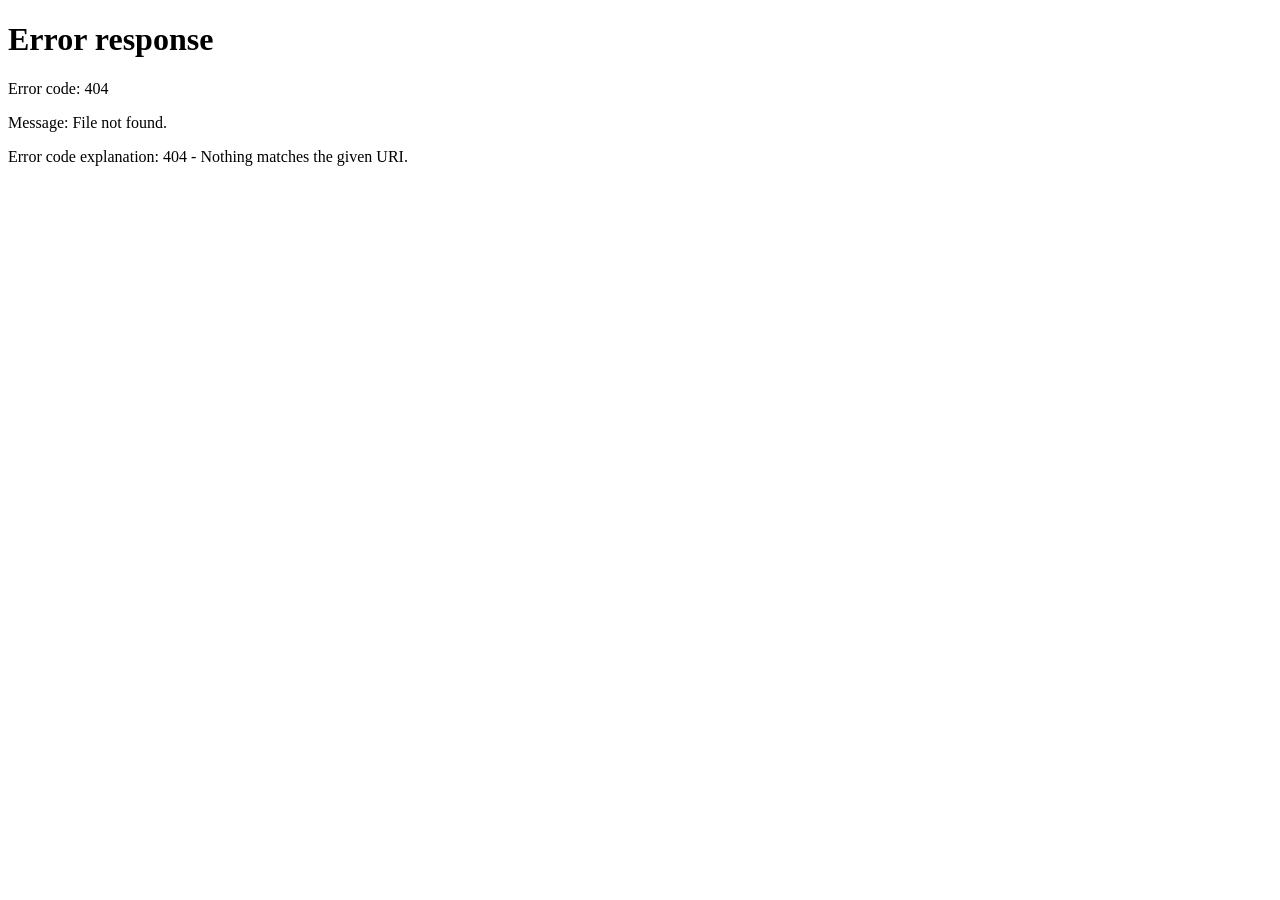
==== index.html @ 751203ec "Add complete portfolio website structure in index.html This file contains the complete structure of " ====
<!DOCTYPE html>
<html lang="en">

<head>
    <meta charset="UTF-8">

    <meta name="viewport"
          content="width=device-width, initial-scale=1.0">

    <meta name="description"
          content="Ramya S - Computer Science Engineering Student Portfolio">

    <title>Ramya S | Portfolio</title>


    <!-- LOGIN PROTECTION -->
    <script>
        if (localStorage.getItem("loggedIn") !== "true") {
            window.location.replace("login.html");
        }
    </script>


    <!-- GOOGLE FONT -->
    <link rel="preconnect"
          href="https://fonts.googleapis.com">

    <link rel="preconnect"
          href="https://fonts.gstatic.com"
          crossorigin>

    <link href="https://fonts.googleapis.com/css2?family=Inter:wght@400;500;600;700;800&family=Playfair+Display:wght@600;700&display=swap"
          rel="stylesheet">


    <!-- MAIN CSS -->
    <link rel="stylesheet"
          href="css/style.css">

</head>


<body>


<!-- =====================================================
     NAVIGATION BAR
===================================================== -->

<header class="navbar">

    <div class="nav-container">


        <!-- Logo -->

        <a href="#home"
           class="logo">

            Ramya

            <span>.</span>

        </a>


        <!-- Mobile Menu -->

        <button
            type="button"
            class="menu-toggle"
            id="menuToggle"
            aria-label="Open navigation menu">

            ☰

        </button>


        <!-- Navigation -->

        <nav id="navMenu">

            <a href="#home">
                Home
            </a>

            <a href="#about">
                About
            </a>

            <a href="#skills">
                Skills
            </a>

            <a href="#education">
                Education
            </a>

            <a href="#experience">
                Experience
            </a>

            <a href="#projects">
                Projects
            </a>

            <a href="#certifications">
                Certifications
            </a>

            <a href="#contact">
                Contact
            </a>


            <!-- Logout -->

            <button
                type="button"
                class="logout-btn"
                id="logoutBtn">

                Logout

            </button>

        </nav>

    </div>

</header>



<!-- =====================================================
     HERO SECTION
===================================================== -->

<main>


<section
    class="hero"
    id="home">


    <!-- Decorative Background -->

    <div class="hero-orb hero-orb-one"></div>

    <div class="hero-orb hero-orb-two"></div>


    <div class="hero-container">


        <!-- LEFT SIDE -->

        <div class="hero-content">


            <p class="hero-label">
                WELCOME TO MY PORTFOLIO
            </p>


            <h1>

                Hi, I'm

                <span>
                    Ramya S
                </span>

            </h1>


            <h2>

                Computer Science &

                <span>
                    Engineering Student
                </span>

            </h2>


            <p class="hero-description">

                I am passionate about technology,
                web development, programming and
                creating creative digital experiences.
                I love learning new technologies and
                transforming ideas into meaningful
                projects.

            </p>


            <!-- Hero Buttons -->

            <div class="hero-buttons">

                <a
                    href="#projects"
                    class="btn btn-primary">

                    Explore My Work

                </a>


                <a
                    href="#contact"
                    class="btn btn-secondary">

                    Let's Connect

                </a>

            </div>


            <!-- Social Links -->

            <div class="social-links">

                <a
                    href="https://www.linkedin.com/in/ramyaselva-4365453a"
                    target="_blank"
                    rel="noopener noreferrer"
                    aria-label="Linkedin"
                >

                    LinkedIn

                </a>


                <a
                    href="https://github.com/ramyaselva048"
                    target="_blank"
                    rel="noopener noreferrer"
                    aria-label="GitHub">

                    GitHub

                </a>


                <a
                    href="mailto:ramyaselva048@gmail.com">

                    Email

                </a>

            </div>


            <!-- Quick Stats -->

            <div class="hero-stats">

                <div class="stat">

                    <strong>
                        08+
                    </strong>

                    <span>
                        Skills
                    </span>

                </div>


                <div class="stat">

                    <strong>
                        03+
                    </strong>

                    <span>
                        Projects
                    </span>

                </div>


                <div class="stat">

                    <strong>
                        08+
                    </strong>

                    <span>
                        Certifications
                    </span>

                </div>

            </div>


        </div>



        <!-- =================================================
             RIGHT SIDE - PROFILE IMAGE
        ================================================= -->

        <div class="hero-visual">

            <div class="visual-circle"></div>


            <!-- PROFILE IMAGE -->

            <div class="image-container">

                <img
                    src="./images/profile.jpg"
                    alt="Ramya S profile photo"
                    class="profile-image"
                    loading="eager">

            </div>


            <!-- Floating Card -->

            <div class="floating-card floating-card-one">

                <span class="floating-icon">
                    ✦
                </span>

                <div>

                    <strong>
                        Creative
                    </strong>

                    <small>
                        Developer
                    </small>

                </div>

            </div>


            <div class="floating-card floating-card-two">

                <span class="floating-icon">
                    ✓
                </span>

                <div>

                    <strong>
                        Always
                    </strong>

                    <small>
                        Learning
                    </small>

                </div>

            </div>


        </div>

    </div>


    <!-- Scroll Indicator -->

    <a
        href="#about"
        class="scroll-down">

        <span>
            Scroll to explore
        </span>

        ↓

    </a>


</section>



<!-- =====================================================
     ABOUT SECTION
===================================================== -->

<section
    class="section"
    id="about">


    <div class="section-heading">

        <p>
            GET TO KNOW ME
        </p>

        <h2>

            About

            <span>
                Me
            </span>

        </h2>

    </div>


    <div class="about-layout">


        <div class="about-content">

            <span class="section-number">
                01
            </span>


            <h3>
                Turning curiosity
                into creativity.
            </h3>


            <p>
                I am a Computer Science and
                Engineering student with a strong
                interest in technology, web
                development and programming.
            </p>


            <p>
                I enjoy creating websites,
                experimenting with new technologies
                and developing projects that solve
                practical problems.
            </p>


            <p>
                My goal is to continuously improve
                my technical skills and gain
                practical experience by working
                on meaningful projects.
            </p>


            <a
                href="#contact"
                class="text-link">

                Let's work together →

            </a>

        </div>


        <div class="about-grid">


            <article class="about-card">

                <div class="card-icon">
                    💻
                </div>

                <h3>
                    Web Development
                </h3>

                <p>
                    Building responsive,
                    modern and user-friendly
                    websites.
                </p>

            </article>


            <article class="about-card">

                <div class="card-icon">
                    🤖
                </div>

                <h3>
                    AI & Technology
                </h3>

                <p>
                    Exploring artificial
                    intelligence and emerging
                    technologies.
                </p>

            </article>


            <article class="about-card">

                <div class="card-icon">
                    🧠
                </div>

                <h3>
                    Problem Solving
                </h3>

                <p>
                    Finding practical and
                    creative solutions to
                    technical challenges.
                </p>

            </article>


            <article class="about-card">

                <div class="card-icon">
                    🚀
                </div>

                <h3>
                    Continuous Learning
                </h3>

                <p>
                    Learning new skills and
                    improving every day.
                </p>

            </article>


        </div>

    </div>

</section>



<!-- =====================================================
     SKILLS SECTION
===================================================== -->

<section
    class="section dark-section"
    id="skills">


    <div class="section-heading">

        <p>
            MY TECHNICAL TOOLKIT
        </p>

        <h2>

            Skills &

            <span>
                Technologies
            </span>

        </h2>

    </div>


    <div class="skills-container">


        <article class="skill-card">

            <div class="skill-top">

                <span class="skill-symbol">
                    PY
                </span>

                <span class="skill-level">
                    Advanced
                </span>

            </div>

            <h3>
                Python
            </h3>

            <p>
                Programming, automation
                and application development.
            </p>

            <div class="skill-line">
                <span style="width: 90%;"></span>
            </div>

        </article>


        <article class="skill-card">

            <div class="skill-top">

                <span class="skill-symbol">
                    HTML
                </span>

                <span class="skill-level">
                    Advanced
                </span>

            </div>

            <h3>
                HTML
            </h3>

            <p>
                Semantic structure and
                modern website development.
            </p>

            <div class="skill-line">
                <span style="width: 92%;"></span>
            </div>

        </article>


        <article class="skill-card">

            <div class="skill-top">

                <span class="skill-symbol">
                    CSS
                </span>

                <span class="skill-level">
                    Advanced
                </span>

            </div>

            <h3>
                CSS
            </h3>

            <p>
                Responsive layouts,
                animations and UI design.
            </p>

            <div class="skill-line">
                <span style="width: 88%;"></span>
            </div>

        </article>


        <article class="skill-card">

            <div class="skill-top">

                <span class="skill-symbol">
                    JS
                </span>

                <span class="skill-level">
                    Intermediate
                </span>

            </div>

            <h3>
                JavaScript
            </h3>

            <p>
                Interactive features and
                dynamic web experiences.
            </p>

            <div class="skill-line">
                <span style="width: 78%;"></span>
            </div>

        </article>


        <article class="skill-card">

            <div class="skill-top">

                <span class="skill-symbol">
                    AI
                </span>

                <span class="skill-level">
                    Learning
                </span>

            </div>

            <h3>
                Artificial Intelligence
            </h3>

            <p>
                AI concepts, tools and
                emerging technologies.
            </p>

            <div class="skill-line">
                <span style="width: 72%;"></span>
            </div>

        </article>


        <article class="skill-card">

            <div class="skill-top">

                <span class="skill-symbol">
                    SQL
                </span>

                <span class="skill-level">
                    Intermediate
                </span>

            </div>

            <h3>
                SQL
            </h3>

            <p>
                Database management
                and query development.
            </p>

            <div class="skill-line">
                <span style="width: 75%;"></span>
            </div>

        </article>


        <article class="skill-card">

            <div class="skill-top">

                <span class="skill-symbol">
                    DS
                </span>

                <span class="skill-level">
                    Learning
                </span>

            </div>

            <h3>
                Data Science
            </h3>

            <p>
                Data analysis using
                Python tools and libraries.
            </p>

            <div class="skill-line">
                <span style="width: 70%;"></span>
            </div>

        </article>


        <article class="skill-card">

            <div class="skill-top">

                <span class="skill-symbol">
                    GH
                </span>

                <span class="skill-level">
                    Intermediate
                </span>

            </div>

            <h3>
                Git & GitHub
            </h3>

            <p>
                Version control and
                project collaboration.
            </p>

            <div class="skill-line">
                <span style="width: 76%;"></span>
            </div>

        </article>


    </div>

</section>



<!-- =====================================================
     EDUCATION
===================================================== -->

<section
    class="section"
    id="education">


    <div class="section-heading">

        <p>
            MY ACADEMIC JOURNEY
        </p>

        <h2>
            Education
        </h2>

    </div>


    <div class="timeline">


        <article class="timeline-item">

            <div class="timeline-marker">
                01
            </div>


            <div class="timeline-card">

                <span class="timeline-date">
                    2023 — 2027
                </span>

                <h3>
                    B.E. Computer Science
                    and Engineering
                </h3>

                <h4>
                    Sasurie College of Engineering
                </h4>

                <p>
                    Currently pursuing my
                    undergraduate degree with
                    a strong interest in software
                    development and emerging
                    technologies.
                </p>

                <span class="timeline-badge">
                    CGPA: 8.13
                </span>

            </div>

        </article>


        <article class="timeline-item">

            <div class="timeline-marker">
                02
            </div>


            <div class="timeline-card">

                <span class="timeline-date">
                    Higher Secondary
                </span>

                <h3>
                    Higher Secondary Education
                </h3>

                <h4>
                    Government Higher Secondary School
                </h4>

                <p>
                    Completed higher secondary
                    education.
                </p>

            </div>

        </article>


        <article class="timeline-item">

            <div class="timeline-marker">
                03
            </div>


            <div class="timeline-card">

                <span class="timeline-date">
                    Secondary Education
                </span>

                <h3>
                    Secondary School Education
                </h3>

                <h4>
                    Government Higher Secondary School
                </h4>

                <p>
                    Completed secondary school
                    education.
                </p>

            </div>

        </article>


    </div>

</section>



<!-- =====================================================
     EXPERIENCE
===================================================== -->

<section
    class="section dark-section"
    id="experience">


    <div class="section-heading">

        <p>
            PRACTICAL EXPERIENCE
        </p>

        <h2>
            Intern<span>ships</span>
        </h2>

    </div>


    <div class="experience-grid">


        <article class="experience-card">

            <div class="experience-header">

                <div class="experience-icon">
                    ☁
                </div>

                <span>
                    Internship
                </span>

            </div>

            <h3>
                Cloud Computing
            </h3>

            <h4>
                Internship Experience
            </h4>

            <p>
                Gained practical exposure to
                cloud computing concepts,
                technologies and development
                workflows.
            </p>

            <div class="tags">

                <span>
                    Cloud
                </span>

                <span>
                    Technology
                </span>

            </div>

        </article>


        <article class="experience-card">

            <div class="experience-header">

                <div class="experience-icon">
                    AI
                </div>

                <span>
                    Internship
                </span>

            </div>

            <h3>
                AI & Web Development
            </h3>

            <h4>
                Internship Experience
            </h4>

            <p>
                Worked on practical learning
                activities related to AI concepts,
                web development and digital
                technologies.
            </p>

            <div class="tags">

                <span>
                    AI
                </span>

                <span>
                    Web Development
                </span>

            </div>

        </article>


    </div>

</section>



<!-- =====================================================
     PROJECTS
===================================================== -->

<section
    class="section"
    id="projects">


    <div class="section-heading">

        <p>
            MY CREATIVE WORK
        </p>

        <h2>
            Featured
            <span>
                Projects
            </span>
        </h2>

    </div>


    <div class="projects-grid">


        <article class="project-card">

            <div class="project-number">
                01
            </div>

            <div class="project-icon">
                🤖
            </div>

            <span class="project-category">
                ARTIFICIAL INTELLIGENCE
            </span>

            <h3>
                AI-Based Exam Hall
                Seating Arrangement System
            </h3>

            <p>
                A smart system designed to
                automate exam hall seating
                arrangements and reduce
                manual effort.
            </p>

            <div class="tags">

                <span>
                    Python
                </span>

                <span>
                    NumPy
                </span>

                <span>
                    Pandas
                </span>

            </div>

        </article>


        <article class="project-card">

            <div class="project-number">
                02
            </div>

            <div class="project-icon">
                📝
            </div>

            <span class="project-category">
                WEB DEVELOPMENT
            </span>

            <h3>
                QuizSphere
            </h3>

            <p>
                An interactive quiz platform
                designed with user login,
                quizzes, automatic scoring,
                dashboard and leaderboard
                functionality.
            </p>

            <div class="tags">

                <span>
                    HTML
                </span>

                <span>
                    CSS
                </span>

                <span>
                    JavaScript
                </span>

            </div>

        </article>


        <article class="project-card">

            <div class="project-number">
                03
            </div>

            <div class="project-icon">
                ✨
            </div>

            <span class="project-category">
                PERSONAL BRAND
            </span>

            <h3>
                Personal Portfolio
            </h3>

            <p>
                A modern portfolio website
                designed to showcase my
                skills, education, projects,
                certifications and experience.
            </p>

            <div class="tags">

                <span>
                    HTML
                </span>

                <span>
                    CSS
                </span>

                <span>
                    JavaScript
                </span>

            </div>

        </article>


    </div>

</section>



<!-- =====================================================
     ACHIEVEMENT
===================================================== -->

<section class="achievement">

    <div class="achievement-inner">

        <div class="achievement-icon">
            🏆
        </div>

        <div>

            <p>
                PROUD MOMENT
            </p>

            <h2>
                Academic Achievement
            </h2>

            <span>
                Department-level academic achievement
            </span>

        </div>

    </div>

</section>



<!-- =====================================================
     CERTIFICATIONS
===================================================== -->

<section
    class="section dark-section"
    id="certifications">


    <div class="section-heading">

        <p>
            CONTINUOUS LEARNING
        </p>

        <h2>
            Certifi<span>cations</span>
        </h2>

    </div>


    <div class="certification-grid">


        <article class="certificate-card">

            <span class="certificate-number">
                01
            </span>

            <div>

                <h3>
                    Generative AI Landscape
                </h3>

                <p>
                    Infosys Springboard
                </p>

            </div>

        </article>


        <article class="certificate-card">

            <span class="certificate-number">
                02
            </span>

            <div>

                <h3>
                    Basics of Python
                </h3>

                <p>
                    Infosys Springboard
                </p>

            </div>

        </article>


        <article class="certificate-card">

            <span class="certificate-number">
                03
            </span>

            <div>

                <h3>
                    Prompt Engineering
                </h3>

                <p>
                    Infosys Springboard
                </p>

            </div>

        </article>


        <article class="certificate-card">

            <span class="certificate-number">
                04
            </span>

            <div>

                <h3>
                    TCS ION Career Edge
                </h3>

                <p>
                    Young Professional
                </p>

            </div>

        </article>


        <article class="certificate-card">

            <span class="certificate-number">
                05
            </span>

            <div>

                <h3>
                    Python for Data Science
                </h3>

                <p>
                    Saylor Academy
                </p>

            </div>

        </article>


        <article class="certificate-card">

            <span class="certificate-number">
                06
            </span>

            <div>

                <h3>
                    AWS Academy
                </h3>

                <p>
                    Cloud Computing
                </p>

            </div>

        </article>


        <article class="certificate-card">

            <span class="certificate-number">
                07
            </span>

            <div>

                <h3>
                    Oracle Cloud Infrastructure
                </h3>

                <p>
                    Cloud Foundations
                </p>

            </div>

        </article>


        <article class="certificate-card">

            <span class="certificate-number">
                08
            </span>

            <div>

                <h3>
                    Responsive Web Design
                </h3>

                <p>
                    Web Development
                </p>

            </div>

        </article>


    </div>

</section>



<!-- =====================================================
     CONTACT
===================================================== -->

<section
    class="section contact-section"
    id="contact">


    <div class="section-heading">

        <p>
            LET'S CONNECT
        </p>

        <h2>
            Get In
            <span>
                Touch
            </span>
        </h2>

    </div>


    <div class="contact-layout">


        <div class="contact-info">

            <span class="section-number">
                09
            </span>

            <h3>
                Let's build something
                meaningful together.
            </h3>

            <p>
                Whether it's a project,
                internship opportunity,
                collaboration or simply
                a conversation about technology,
                feel free to reach out.
            </p>


            <div class="contact-detail">

                <span>
                    EMAIL
                </span>

                <a href="mailto:ramyaselva048@gmail.com">
                    ramyaselva048@gmail.com
                </a>

            </div>


            <div class="contact-detail">

                <span>
                    LOCATION
                </span>

                <strong>
                    India
                </strong>

            </div>

        </div>



        <!-- Contact Form -->

        <form
            class="contact-form"
            id="contactForm">


            <div class="form-row">


                <div class="form-group">

                    <label for="contactName">
                        Your Name
                    </label>

                    <input
                        type="text"
                        id="contactName"
                        placeholder="Enter your name"
                        required>

                </div>


                <div class="form-group">

                    <label for="contactEmail">
                        Email
                    </label>

                    <input
                        type="email"
                        id="contactEmail"
                        placeholder="Enter your email"
                        required>

                </div>


            </div>


            <div class="form-group">

                <label for="contactMessage">
                    Message
                </label>

                <textarea
                    id="contactMessage"
                    rows="6"
                    placeholder="Write your message..."
                    required></textarea>

            </div>


            <button
                type="submit"
                class="btn btn-primary">

                Send Message →

            </button>


            <p
                id="contactStatus"
                class="contact-status"
                aria-live="polite">
            </p>


        </form>

    </div>

</section>


</main>



<!-- =====================================================
     FOOTER
===================================================== -->

<footer>

    <div class="footer-inner">


        <div class="footer-logo">

            Ramya<span>.</span>

        </div>


        <p>
            Designed & built with passion.
        </p>


        <p>
            ©
            <span id="currentYear"></span>
            Ramya S.
            All Rights Reserved.
        </p>


    </div>

</footer>



<!-- JAVASCRIPT -->

<script src="js/script.js"></script>


</body>

</html>
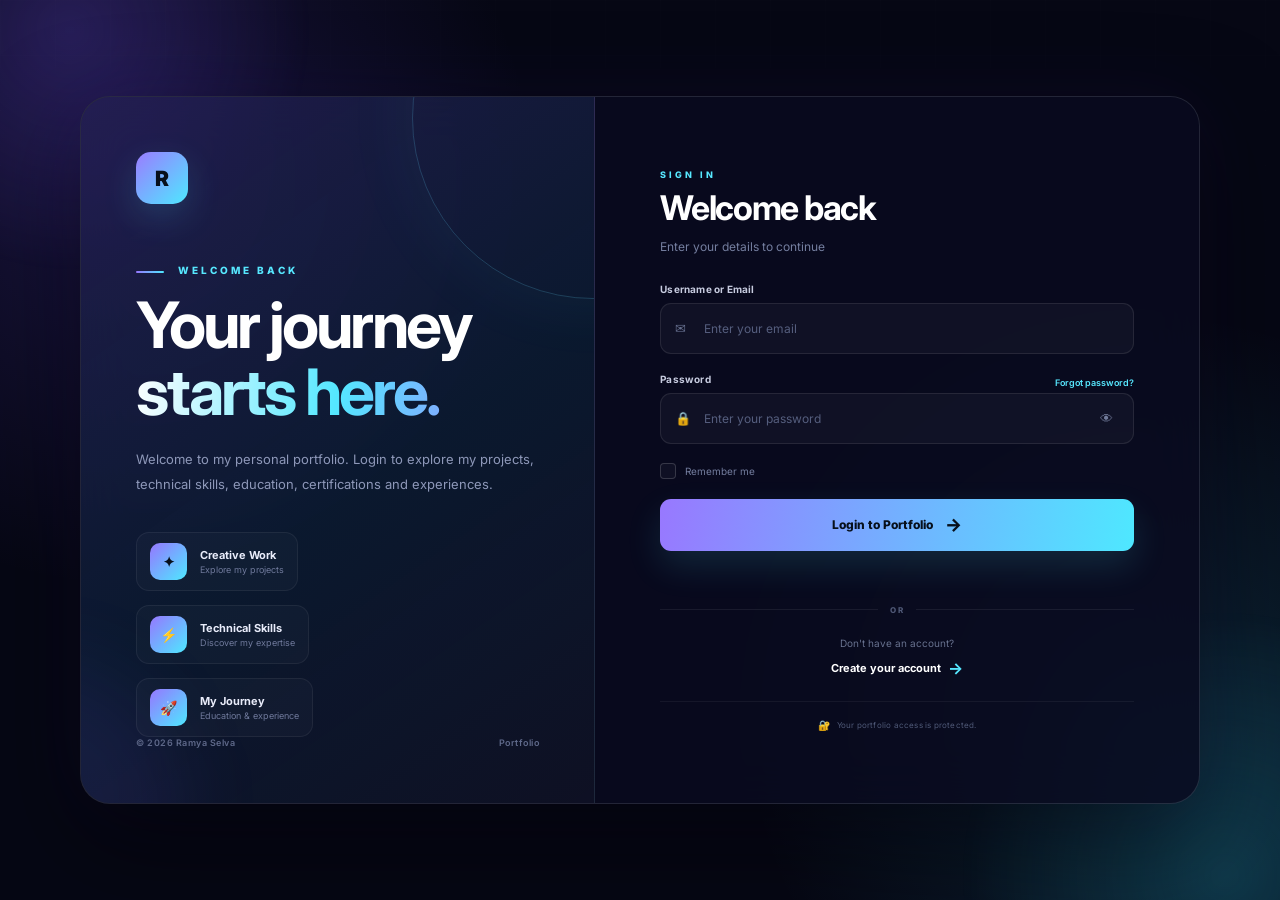
==== commit 7a8c4833: "Update print statement from 'Hello' to 'Goodbye'" ====
--- a/index.html
+++ b/index.html
@@ -98,11 +98,15 @@
             </a>
 
             <a href="#experience">
-                Experience
+                Internships
             </a>
 
             <a href="#projects">
                 Projects
+            </a>
+
+            <a href="#achievements">
+                Achievements
             </a>
 
             <a href="#certifications">
@@ -189,12 +193,11 @@
 
             <p class="hero-description">
 
-                I am passionate about technology,
-                web development, programming and
-                creating creative digital experiences.
-                I love learning new technologies and
-                transforming ideas into meaningful
-                projects.
+                Full-stack Developer and UI/UX Designer passionate 
+                about building responsive web applications and creating 
+                engaging digital experiences using modern technologies and 
+                AI-powered tools. I love learning new technologies and
+                transforming ideas into meaningful projects.
 
             </p>
 
@@ -267,7 +270,7 @@
                 <div class="stat">
 
                     <strong>
-                        08+
+                        15+
                     </strong>
 
                     <span>
@@ -280,7 +283,7 @@
                 <div class="stat">
 
                     <strong>
-                        03+
+                        15+
                     </strong>
 
                     <span>
@@ -293,7 +296,7 @@
                 <div class="stat">
 
                     <strong>
-                        08+
+                        40+
                     </strong>
 
                     <span>
@@ -444,26 +447,24 @@
 
 
             <p>
-                I am a Computer Science and
-                Engineering student with a strong
-                interest in technology, web
-                development and programming.
-            </p>
-
-
-            <p>
-                I enjoy creating websites,
-                experimenting with new technologies
-                and developing projects that solve
-                practical problems.
-            </p>
-
-
-            <p>
-                My goal is to continuously improve
-                my technical skills and gain
-                practical experience by working
-                on meaningful projects.
+                I am a Computer Science and Engineering student 
+                passionate about Full-stack development, UI/UX design 
+                and AI-powered application development.
+            </p>
+
+
+            <p>
+                I enjoy building responsive web applications, designing
+                intuitive user interfaces, and exploring AI tools to
+                transform creative ideas into practical solutions
+            </p>
+
+
+            <p>
+                 My goal is to become a skilled Full-Stack Developer
+                and UI/UX Designer, creating innovative digital
+                solutions through modern technologies, creative design,
+                and AI-powered development tools.
             </p>
 
 
@@ -488,13 +489,31 @@
                 </div>
 
                 <h3>
-                    Web Development
+                    Full Stack Development
                 </h3>
 
                 <p>
-                    Building responsive,
-                    modern and user-friendly
-                    websites.
+                    Building end-to-end web applications with
+                    responsive frontends, reliable backends,
+                    and database integration.
+                </p>
+
+            </article>
+
+
+            <article class="about-card">
+
+                <div class="card-icon">
+                    🎨
+                </div>
+
+                <h3>
+                    UI/UX Design
+                </h3>
+
+                <p>
+                    Designing intuitive interfaces and engaging
+                    digital experiences using Figma, Canva, and Wix.
                 </p>
 
             </article>
@@ -511,28 +530,8 @@
                 </h3>
 
                 <p>
-                    Exploring artificial
-                    intelligence and emerging
-                    technologies.
-                </p>
-
-            </article>
-
-
-            <article class="about-card">
-
-                <div class="card-icon">
-                    🧠
-                </div>
-
-                <h3>
-                    Problem Solving
-                </h3>
-
-                <p>
-                    Finding practical and
-                    creative solutions to
-                    technical challenges.
+                    Exploring AI-powered tools to build and
+                    prototype innovative digital solutions.
                 </p>
 
             </article>
@@ -545,12 +544,12 @@
                 </div>
 
                 <h3>
-                    Continuous Learning
+                    Problem Solving & Learning
                 </h3>
 
                 <p>
-                    Learning new skills and
-                    improving every day.
+                    Solving real-world challenges through creative thinking, 
+                    continuous learning, and hands-on project development.
                 </p>
 
             </article>
@@ -568,310 +567,326 @@
      SKILLS SECTION
 ===================================================== -->
 
-<section
-    class="section dark-section"
-    id="skills">
-
+<section class="section dark-section" id="skills">
 
     <div class="section-heading">
-
-        <p>
-            MY TECHNICAL TOOLKIT
+        <p>MY TECHNICAL TOOLKIT</p>
+
+        <h2>
+            Skills &
+            <span>Technologies</span>
+        </h2>
+
+        <p class="skills-intro">
+            Technologies, creative tools, and AI platforms
+            I use to build digital experiences.
         </p>
+    </div>
+
+
+    <!-- 01. PROGRAMMING & FRONTEND -->
+
+    <div class="skill-category">
+
+        <h3 class="skill-category-title">
+            <span>01</span>
+            Programming & Frontend Development
+        </h3>
+
+        <div class="skills-container">
+
+            <article class="skill-card">
+                <div class="skill-top">
+                    <span class="skill-symbol">PY</span>
+                    <span class="skill-level">Advanced</span>
+                </div>
+                <h3>Python</h3>
+                <p>Programming, automation, and application development.</p>
+                <div class="skill-line"><span style="width: 90%;"></span></div>
+            </article>
+
+            <article class="skill-card">
+                <div class="skill-top">
+                    <span class="skill-symbol">HTML</span>
+                    <span class="skill-level">Advanced</span>
+                </div>
+                <h3>HTML5</h3>
+                <p>Semantic markup and accessible website structure.</p>
+                <div class="skill-line"><span style="width: 92%;"></span></div>
+            </article>
+
+            <article class="skill-card">
+                <div class="skill-top">
+                    <span class="skill-symbol">CSS</span>
+                    <span class="skill-level">Advanced</span>
+                </div>
+                <h3>CSS3</h3>
+                <p>Responsive layouts, animations, and modern UI styling.</p>
+                <div class="skill-line"><span style="width: 88%;"></span></div>
+            </article>
+
+            <article class="skill-card">
+                <div class="skill-top">
+                    <span class="skill-symbol">JS</span>
+                    <span class="skill-level">Intermediate</span>
+                </div>
+                <h3>JavaScript</h3>
+                <p>Interactive interfaces and dynamic web functionality.</p>
+                <div class="skill-line"><span style="width: 78%;"></span></div>
+            </article>
+
+            <article class="skill-card">
+                <div class="skill-top">
+                    <span class="skill-symbol">RE</span>
+                    <span class="skill-level">Learning</span>
+                </div>
+                <h3>React.js</h3>
+                <p>Building reusable components and interactive interfaces.</p>
+                <div class="skill-line"><span style="width: 55%;"></span></div>
+            </article>
+
+        </div>
+    </div>
+
+
+    <!-- 02. BACKEND & DATABASE -->
+
+    <div class="skill-category">
+
+        <h3 class="skill-category-title">
+            <span>02</span>
+            Backend & Database
+        </h3>
+
+        <div class="skills-container">
+
+            <article class="skill-card">
+                <div class="skill-top">
+                    <span class="skill-symbol">FA</span>
+                    <span class="skill-level">Familiar</span>
+                </div>
+                <h3>FastAPI</h3>
+                <p>Building Python APIs and backend services.</p>
+                <div class="skill-line"><span style="width: 65%;"></span></div>
+            </article>
+
+            <article class="skill-card">
+                <div class="skill-top">
+                    <span class="skill-symbol">SQL</span>
+                    <span class="skill-level">Intermediate</span>
+                </div>
+                <h3>SQL & MySQL</h3>
+                <p>Database queries, relational data, and CRUD operations.</p>
+                <div class="skill-line"><span style="width: 75%;"></span></div>
+            </article>
+
+            <article class="skill-card">
+                <div class="skill-top">
+                    <span class="skill-symbol">PG</span>
+                    <span class="skill-level">Familiar</span>
+                </div>
+                <h3>PostgreSQL</h3>
+                <p>Relational database design and data management.</p>
+                <div class="skill-line"><span style="width: 65%;"></span></div>
+            </article>
+
+            <article class="skill-card">
+                <div class="skill-top">
+                    <span class="skill-symbol">MDB</span>
+                    <span class="skill-level">Familiar</span>
+                </div>
+                <h3>MongoDB</h3>
+                <p>Working with document-based NoSQL databases.</p>
+                <div class="skill-line"><span style="width: 60%;"></span></div>
+            </article>
+
+            <article class="skill-card">
+                <div class="skill-top">
+                    <span class="skill-symbol">FB</span>
+                    <span class="skill-level">Learning</span>
+                </div>
+                <h3>Firebase</h3>
+                <p>Exploring authentication and cloud database services.</p>
+                <div class="skill-line"><span style="width: 45%;"></span></div>
+            </article>
+
+        </div>
+    </div>
+
+
+    <!-- 03. UI/UX & WEBSITE DESIGN -->
+
+    <div class="skill-category">
+
+        <h3 class="skill-category-title">
+            <span>03</span>
+            UI/UX & Website Design
+        </h3>
+
+        <div class="skills-container">
+
+            <article class="skill-card">
+                <div class="skill-top">
+                    <span class="skill-symbol">UX</span>
+                    <span class="skill-level">Design</span>
+                </div>
+                <h3>UI/UX Design</h3>
+                <p>Creating intuitive interfaces and user-friendly experiences.</p>
+                <div class="skill-line"><span style="width: 80%;"></span></div>
+            </article>
+
+            <article class="skill-card">
+                <div class="skill-top">
+                    <span class="skill-symbol">FIG</span>
+                    <span class="skill-level">Design Tool</span>
+                </div>
+                <h3>Figma</h3>
+                <p>Designing layouts, wireframes, and interactive prototypes.</p>
+                <div class="skill-line"><span style="width: 75%;"></span></div>
+            </article>
+
+            <article class="skill-card">
+                <div class="skill-top">
+                    <span class="skill-symbol">CAN</span>
+                    <span class="skill-level">Design Tool</span>
+                </div>
+                <h3>Canva</h3>
+                <p>Creating visual assets, graphics, and presentation designs.</p>
+                <div class="skill-line"><span style="width: 80%;"></span></div>
+            </article>
+
+            <article class="skill-card">
+                <div class="skill-top">
+                    <span class="skill-symbol">WIX</span>
+                    <span class="skill-level">Website Builder</span>
+                </div>
+                <h3>Wix</h3>
+                <p>Designing and building websites with visual tools.</p>
+                <div class="skill-line"><span style="width: 75%;"></span></div>
+            </article>
+
+        </div>
+    </div>
+
+
+    <!-- 04. AI-POWERED DEVELOPMENT -->
+
+    <div class="skill-category">
+
+        <h3 class="skill-category-title">
+            <span>04</span>
+            AI-Powered Development
+        </h3>
+
+        <div class="skills-container">
+
+            <article class="skill-card">
+                <div class="skill-top">
+                    <span class="skill-symbol">AI</span>
+                    <span class="skill-level">AI Tool</span>
+                </div>
+                <h3>Google AI Studio</h3>
+                <p>Exploring generative AI and AI-assisted application development.</p>
+                <div class="skill-line"><span style="width: 75%;"></span></div>
+            </article>
+
+            <article class="skill-card">
+                <div class="skill-top">
+                    <span class="skill-symbol">LOV</span>
+                    <span class="skill-level">AI Tool</span>
+                </div>
+                <h3>Lovable AI</h3>
+                <p>Prototyping websites and applications with AI assistance.</p>
+                <div class="skill-line"><span style="width: 70%;"></span></div>
+            </article>
+
+            <article class="skill-card">
+                <div class="skill-top">
+                    <span class="skill-symbol">BLT</span>
+                    <span class="skill-level">AI Tool</span>
+                </div>
+                <h3>Bolt</h3>
+                <p>Exploring AI-assisted web development and rapid prototyping.</p>
+                <div class="skill-line"><span style="width: 70%;"></span></div>
+            </article>
+
+            <article class="skill-card">
+                <div class="skill-top">
+                    <span class="skill-symbol">EM</span>
+                    <span class="skill-level">AI Tool</span>
+                </div>
+                <h3>Emergent AI</h3>
+                <p>Exploring AI-assisted application building and development.</p>
+                <div class="skill-line"><span style="width: 65%;"></span></div>
+            </article>
+
+        </div>
+    </div>
+
+
+    <!-- 05. DEVELOPER TOOLS -->
+
+    <div class="skill-category">
+
+        <h3 class="skill-category-title">
+            <span>05</span>
+            Developer Tools
+        </h3>
+
+        <div class="skills-container">
+
+            <article class="skill-card">
+                <div class="skill-top">
+                    <span class="skill-symbol">GH</span>
+                    <span class="skill-level">Intermediate</span>
+                </div>
+                <h3>Git & GitHub</h3>
+                <p>Version control, source code management, and collaboration.</p>
+                <div class="skill-line"><span style="width: 76%;"></span></div>
+            </article>
+
+            <article class="skill-card">
+                <div class="skill-top">
+                    <span class="skill-symbol">VS</span>
+                    <span class="skill-level">Daily Tool</span>
+                </div>
+                <h3>VS Code</h3>
+                <p>Writing, debugging, and managing development projects.</p>
+                <div class="skill-line"><span style="width: 85%;"></span></div>
+            </article>
+
+        </div>
+    </div>
+
+</section>
+
+
+
+<!-- =====================================================
+     EDUCATION SECTION
+===================================================== -->
+
+<section class="section" id="education">
+
+    <div class="section-heading">
+
+        <p>MY ACADEMIC JOURNEY</p>
 
         <h2>
-
-            Skills &
-
-            <span>
-                Technologies
-            </span>
-
+            Education <span>& Qualifications</span>
         </h2>
 
     </div>
 
-
-    <div class="skills-container">
-
-
-        <article class="skill-card">
-
-            <div class="skill-top">
-
-                <span class="skill-symbol">
-                    PY
-                </span>
-
-                <span class="skill-level">
-                    Advanced
-                </span>
-
-            </div>
-
-            <h3>
-                Python
-            </h3>
-
-            <p>
-                Programming, automation
-                and application development.
-            </p>
-
-            <div class="skill-line">
-                <span style="width: 90%;"></span>
-            </div>
-
-        </article>
-
-
-        <article class="skill-card">
-
-            <div class="skill-top">
-
-                <span class="skill-symbol">
-                    HTML
-                </span>
-
-                <span class="skill-level">
-                    Advanced
-                </span>
-
-            </div>
-
-            <h3>
-                HTML
-            </h3>
-
-            <p>
-                Semantic structure and
-                modern website development.
-            </p>
-
-            <div class="skill-line">
-                <span style="width: 92%;"></span>
-            </div>
-
-        </article>
-
-
-        <article class="skill-card">
-
-            <div class="skill-top">
-
-                <span class="skill-symbol">
-                    CSS
-                </span>
-
-                <span class="skill-level">
-                    Advanced
-                </span>
-
-            </div>
-
-            <h3>
-                CSS
-            </h3>
-
-            <p>
-                Responsive layouts,
-                animations and UI design.
-            </p>
-
-            <div class="skill-line">
-                <span style="width: 88%;"></span>
-            </div>
-
-        </article>
-
-
-        <article class="skill-card">
-
-            <div class="skill-top">
-
-                <span class="skill-symbol">
-                    JS
-                </span>
-
-                <span class="skill-level">
-                    Intermediate
-                </span>
-
-            </div>
-
-            <h3>
-                JavaScript
-            </h3>
-
-            <p>
-                Interactive features and
-                dynamic web experiences.
-            </p>
-
-            <div class="skill-line">
-                <span style="width: 78%;"></span>
-            </div>
-
-        </article>
-
-
-        <article class="skill-card">
-
-            <div class="skill-top">
-
-                <span class="skill-symbol">
-                    AI
-                </span>
-
-                <span class="skill-level">
-                    Learning
-                </span>
-
-            </div>
-
-            <h3>
-                Artificial Intelligence
-            </h3>
-
-            <p>
-                AI concepts, tools and
-                emerging technologies.
-            </p>
-
-            <div class="skill-line">
-                <span style="width: 72%;"></span>
-            </div>
-
-        </article>
-
-
-        <article class="skill-card">
-
-            <div class="skill-top">
-
-                <span class="skill-symbol">
-                    SQL
-                </span>
-
-                <span class="skill-level">
-                    Intermediate
-                </span>
-
-            </div>
-
-            <h3>
-                SQL
-            </h3>
-
-            <p>
-                Database management
-                and query development.
-            </p>
-
-            <div class="skill-line">
-                <span style="width: 75%;"></span>
-            </div>
-
-        </article>
-
-
-        <article class="skill-card">
-
-            <div class="skill-top">
-
-                <span class="skill-symbol">
-                    DS
-                </span>
-
-                <span class="skill-level">
-                    Learning
-                </span>
-
-            </div>
-
-            <h3>
-                Data Science
-            </h3>
-
-            <p>
-                Data analysis using
-                Python tools and libraries.
-            </p>
-
-            <div class="skill-line">
-                <span style="width: 70%;"></span>
-            </div>
-
-        </article>
-
-
-        <article class="skill-card">
-
-            <div class="skill-top">
-
-                <span class="skill-symbol">
-                    GH
-                </span>
-
-                <span class="skill-level">
-                    Intermediate
-                </span>
-
-            </div>
-
-            <h3>
-                Git & GitHub
-            </h3>
-
-            <p>
-                Version control and
-                project collaboration.
-            </p>
-
-            <div class="skill-line">
-                <span style="width: 76%;"></span>
-            </div>
-
-        </article>
-
-
-    </div>
-
-</section>
-
-
-
-<!-- =====================================================
-     EDUCATION
-===================================================== -->
-
-<section
-    class="section"
-    id="education">
-
-
-    <div class="section-heading">
-
-        <p>
-            MY ACADEMIC JOURNEY
-        </p>
-
-        <h2>
-            Education
-        </h2>
-
-    </div>
-
-
     <div class="timeline">
 
+        <!-- COLLEGE EDUCATION -->
 
         <article class="timeline-item">
 
             <div class="timeline-marker">
                 01
             </div>
-
 
             <div class="timeline-card">
 
@@ -880,8 +895,7 @@
                 </span>
 
                 <h3>
-                    B.E. Computer Science
-                    and Engineering
+                    B.E. Computer Science and Engineering
                 </h3>
 
                 <h4>
@@ -889,11 +903,9 @@
                 </h4>
 
                 <p>
-                    Currently pursuing my
-                    undergraduate degree with
-                    a strong interest in software
-                    development and emerging
-                    technologies.
+                    Currently pursuing my undergraduate degree,
+                    focusing on software development, full-stack
+                    technologies, and AI-powered applications.
                 </p>
 
                 <span class="timeline-badge">
@@ -905,21 +917,59 @@
         </article>
 
 
+        <!-- HIGHER SECONDARY EDUCATION -->
+
         <article class="timeline-item">
 
             <div class="timeline-marker">
                 02
             </div>
 
-
             <div class="timeline-card">
 
                 <span class="timeline-date">
-                    Higher Secondary
+                    2021 — 2023
                 </span>
 
                 <h3>
-                    Higher Secondary Education
+                    Higher Secondary Certificate (HSC)
+                </h3>
+
+                <h4>
+                    VK Government Higher Secondary School
+                </h4>
+
+                <p>
+                    Completed higher secondary education
+                    with a focus on academic development
+                    and preparation for undergraduate studies.
+                </p>
+
+                <span class="timeline-badge">
+                    Percentage: 75%
+                </span>
+
+            </div>
+
+        </article>
+
+
+        <!-- SECONDARY SCHOOL EDUCATION -->
+
+        <article class="timeline-item">
+
+            <div class="timeline-marker">
+                03
+            </div>
+
+            <div class="timeline-card">
+
+                <span class="timeline-date">
+                    2020 — 2021
+                </span>
+
+                <h3>
+                    Secondary School Leaving Certificate (SSLC)
                 </h3>
 
                 <h4>
@@ -927,46 +977,19 @@
                 </h4>
 
                 <p>
-                    Completed higher secondary
-                    education.
+                    Completed secondary education,
+                    establishing a strong foundation
+                    for further academic learning.
                 </p>
 
+                <span class="timeline-badge">
+                    Percentage: 100%
+                </span>
+
             </div>
 
         </article>
 
-
-        <article class="timeline-item">
-
-            <div class="timeline-marker">
-                03
-            </div>
-
-
-            <div class="timeline-card">
-
-                <span class="timeline-date">
-                    Secondary Education
-                </span>
-
-                <h3>
-                    Secondary School Education
-                </h3>
-
-                <h4>
-                    Government Higher Secondary School
-                </h4>
-
-                <p>
-                    Completed secondary school
-                    education.
-                </p>
-
-            </div>
-
-        </article>
-
-
     </div>
 
 </section>
@@ -974,121 +997,244 @@
 
 
 <!-- =====================================================
-     EXPERIENCE
+     INTERNSHIPS SECTION
 ===================================================== -->
 
 <section
     class="section dark-section"
     id="experience">
 
-
+    <!-- Section Heading -->
     <div class="section-heading">
 
-        <p>
-            PRACTICAL EXPERIENCE
-        </p>
+        <p>MY PROFESSIONAL JOURNEY</p>
 
         <h2>
             Intern<span>ships</span>
         </h2>
 
+        <p class="experience-intro">
+            Exploring new technologies, developing practical skills,
+            and growing through hands-on internship experiences.
+        </p>
+
     </div>
 
 
+    <!-- Internship Cards -->
     <div class="experience-grid">
 
 
+        <!-- 01. CLOUD COMPUTING -->
+
         <article class="experience-card">
 
             <div class="experience-header">
 
-                <div class="experience-icon">
-                    ☁
-                </div>
-
-                <span>
-                    Internship
+                <div class="experience-icon">☁</div>
+
+                <span>COMPLETED</span>
+
+            </div>
+
+            <h3>Cloud Computing Intern</h3>
+
+            <h4>Magma Mind Solutions</h4>
+
+            <p class="experience-duration">
+                December 15 – 22, 2025
+            </p>
+
+            <p>
+                Gained practical exposure to cloud computing
+                concepts, cloud services, and application
+                development workflows.
+            </p>
+
+            <div class="tags">
+                <span>Cloud Computing</span>
+                <span>Cloud Services</span>
+            </div>
+
+        </article>
+
+
+        <!-- 02. AI & WEB DEVELOPMENT -->
+
+        <article class="experience-card">
+
+            <div class="experience-header">
+
+                <div class="experience-icon">AI</div>
+
+                <span>COMPLETED</span>
+
+            </div>
+
+            <h3>AI & Web Development Intern</h3>
+
+            <h4>InAmigos Foundation</h4>
+
+            <p class="experience-duration">
+                July 8 – 24, 2026
+            </p>
+
+            <p>
+                Explored AI-assisted web development,
+                modern web technologies, and the creation
+                of user-friendly digital experiences.
+            </p>
+
+            <div class="tags">
+                <span>Artificial Intelligence</span>
+                <span>Web Development</span>
+            </div>
+
+        </article>
+
+
+        <!-- 03. AI PROMPT ENGINEERING & MACHINE LEARNING -->
+
+        <article class="experience-card">
+
+            <div class="experience-header">
+
+                <div class="experience-icon">AI</div>
+
+                <span>COMPLETED</span>
+
+            </div>
+
+            <h3>AI Prompt Engineering & Machine Learning Intern</h3>
+
+            <h4>InAmigos Foundation</h4>
+
+            <p class="experience-duration">
+                August 12 – 25, 2026
+            </p>
+
+            <p>
+                Explored prompt engineering techniques,
+                artificial intelligence concepts, and
+                machine learning applications.
+            </p>
+
+            <div class="tags">
+                <span>Prompt Engineering</span>
+                <span>Machine Learning</span>
+            </div>
+
+        </article>
+
+
+        <!-- 04. FULL-STACK DEVELOPMENT -->
+
+        <article class="experience-card">
+
+            <div class="experience-header">
+
+                <div class="experience-icon">💻</div>
+
+                <span>COMPLETED</span>
+
+            </div>
+
+            <h3>Full-Stack Development Intern</h3>
+
+            <h4>Data Alcoatt Systems</h4>
+
+            <p class="experience-duration">
+                September 1 – October 1, 2026
+            </p>
+
+            <p>
+                Gained exposure to full-stack development
+                concepts and modern web application
+                development workflows.
+            </p>
+
+            <div class="tags">
+                <span>Frontend</span>
+                <span>Backend</span>
+            </div>
+
+        </article>
+
+
+        <!-- 05. THIRANEX -->
+
+        <article class="experience-card">
+
+            <div class="experience-header">
+
+                <div class="experience-icon">🚀</div>
+
+                <span>COMPLETED</span>
+
+            </div>
+
+            <h3>Full-Stack Development Intern</h3>
+
+            <h4>Thiranex</h4>
+
+            <p class="experience-duration">
+                August 1 – August 31, 2026
+            </p>
+
+            <p>
+                Successfully completed a Full-Stack Development
+                internship, gaining practical exposure to
+                web application development.
+            </p>
+
+            <div class="tags">
+                <span>Full-Stack Development</span>
+                <span>Web Development</span>
+            </div>
+
+        </article>
+
+
+        <!-- 06. ST SOFTWARE SOLUTIONS — CURRENTLY ONGOING -->
+
+        <article class="experience-card">
+
+            <div class="experience-header">
+
+                <div class="experience-icon">💻</div>
+
+                <span class="ongoing-status">
+                    CURRENTLY ONGOING
                 </span>
 
             </div>
 
-            <h3>
-                Cloud Computing
-            </h3>
-
-            <h4>
-                Internship Experience
-            </h4>
-
-            <p>
-                Gained practical exposure to
-                cloud computing concepts,
-                technologies and development
-                workflows.
+            <h3>Full-Stack Development Intern</h3>
+
+            <h4>ST Software Solutions</h4>
+
+            <p class="experience-duration">
+                August 24, 2026 – Present
+            </p>
+
+            <p>
+                Currently gaining practical experience in
+                full-stack development, web application
+                development, and modern technologies.
             </p>
 
             <div class="tags">
-
-                <span>
-                    Cloud
-                </span>
-
-                <span>
-                    Technology
-                </span>
-
+                <span>Full-Stack Development</span>
+                <span>Web Applications</span>
             </div>
 
         </article>
 
 
-        <article class="experience-card">
-
-            <div class="experience-header">
-
-                <div class="experience-icon">
-                    AI
-                </div>
-
-                <span>
-                    Internship
-                </span>
-
-            </div>
-
-            <h3>
-                AI & Web Development
-            </h3>
-
-            <h4>
-                Internship Experience
-            </h4>
-
-            <p>
-                Worked on practical learning
-                activities related to AI concepts,
-                web development and digital
-                technologies.
-            </p>
-
-            <div class="tags">
-
-                <span>
-                    AI
-                </span>
-
-                <span>
-                    Web Development
-                </span>
-
-            </div>
-
-        </article>
-
-
     </div>
 
 </section>
+
 
 
 
@@ -1096,167 +1242,407 @@
      PROJECTS
 ===================================================== -->
 
-<section
-    class="section"
-    id="projects">
-
+<section class="section" id="projects">
 
     <div class="section-heading">
-
-        <p>
-            MY CREATIVE WORK
-        </p>
-
+        <p>MY CREATIVE WORK</p>
         <h2>
             Featured
-            <span>
-                Projects
-            </span>
+            <span>Projects</span>
         </h2>
-
     </div>
 
-
     <div class="projects-grid">
 
-
+        <!-- 01. AI Exam Hall Seating -->
         <article class="project-card">
-
-            <div class="project-number">
-                01
-            </div>
-
-            <div class="project-icon">
-                🤖
-            </div>
-
-            <span class="project-category">
-                ARTIFICIAL INTELLIGENCE
-            </span>
-
-            <h3>
-                AI-Based Exam Hall
-                Seating Arrangement System
-            </h3>
-
-            <p>
-                A smart system designed to
-                automate exam hall seating
-                arrangements and reduce
-                manual effort.
-            </p>
-
+            <div class="project-number">01</div>
+            <div class="project-icon">🤖</div>
+            <span class="project-category">ARTIFICIAL INTELLIGENCE</span>
+            <h3>AI-Based Exam Hall Seating Arrangement System</h3>
+            <p>
+                A smart system designed to automate exam hall seating
+                arrangements and reduce manual effort.
+            </p>
             <div class="tags">
-
-                <span>
-                    Python
-                </span>
-
-                <span>
-                    NumPy
-                </span>
-
-                <span>
-                    Pandas
-                </span>
-
-            </div>
-
+                <span>Python</span>
+                <span>NumPy</span>
+                <span>Pandas</span>
+            </div>
         </article>
 
-
+        <!-- 02. QuizSphere -->
         <article class="project-card">
-
-            <div class="project-number">
-                02
-            </div>
-
-            <div class="project-icon">
-                📝
-            </div>
-
-            <span class="project-category">
-                WEB DEVELOPMENT
-            </span>
-
-            <h3>
-                QuizSphere
-            </h3>
-
-            <p>
-                An interactive quiz platform
-                designed with user login,
-                quizzes, automatic scoring,
-                dashboard and leaderboard
-                functionality.
-            </p>
-
+            <div class="project-number">02</div>
+            <div class="project-icon">📝</div>
+            <span class="project-category">WEB DEVELOPMENT</span>
+            <h3>QuizSphere – Online Quiz System</h3>
+            <p>
+                An interactive quiz platform with quizzes, automatic
+                scoring and an engaging user interface.
+            </p>
             <div class="tags">
-
-                <span>
-                    HTML
-                </span>
-
-                <span>
-                    CSS
-                </span>
-
-                <span>
-                    JavaScript
-                </span>
-
-            </div>
-
+                <span>HTML</span>
+                <span>CSS</span>
+                <span>JavaScript</span>
+            </div>
+            <div class="project-links">
+                <a href="https://ramyaselva048.github.io/QuizSphere-Online-Quiz-System/"
+                   target="_blank" rel="noopener noreferrer">Live Demo ↗</a>
+                <a href="https://github.com/ramyaselva048/QuizSphere-Online-Quiz-System"
+                   target="_blank" rel="noopener noreferrer">GitHub ↗</a>
+            </div>
         </article>
 
-
+        <!-- 03. Personal Portfolio -->
         <article class="project-card">
-
-            <div class="project-number">
-                03
-            </div>
-
-            <div class="project-icon">
-                ✨
-            </div>
-
-            <span class="project-category">
-                PERSONAL BRAND
-            </span>
-
-            <h3>
-                Personal Portfolio
-            </h3>
-
-            <p>
-                A modern portfolio website
-                designed to showcase my
-                skills, education, projects,
-                certifications and experience.
-            </p>
-
+            <div class="project-number">03</div>
+            <div class="project-icon">✨</div>
+            <span class="project-category">PERSONAL BRAND</span>
+            <h3>Personal Portfolio</h3>
+            <p>
+                A modern portfolio website showcasing my skills,
+                education, projects, certifications and experience.
+            </p>
             <div class="tags">
-
-                <span>
-                    HTML
-                </span>
-
-                <span>
-                    CSS
-                </span>
-
-                <span>
-                    JavaScript
-                </span>
-
-            </div>
-
+                <span>HTML</span>
+                <span>CSS</span>
+                <span>JavaScript</span>
+            </div>
+            <div class="project-links">
+                <a href="https://ramyaselva048.github.io/Myportfolio/"
+                   target="_blank" rel="noopener noreferrer">Live Demo ↗</a>
+                <a href="https://github.com/ramyaselva048/Myportfolio"
+                   target="_blank" rel="noopener noreferrer">GitHub ↗</a>
+            </div>
         </article>
 
+        <!-- 04. College No Due Management System -->
+        <article class="project-card">
+            <div class="project-number">04</div>
+            <div class="project-icon">🎓</div>
+            <span class="project-category">WEB DEVELOPMENT</span>
+            <h3>College No Due Management System</h3>
+            <p>
+                A college-focused application designed to streamline
+                the no-due clearance process for students and staff.
+            </p>
+            <div class="tags">
+                <span>React</span>
+                <span>FastAPI</span>
+                <span>PostgreSQL</span>
+            </div>
+            <div class="project-links">
+                <a href="https://college-no-due-management-system-pro.onrender.com/"
+                   target="_blank" rel="noopener noreferrer">Live Demo ↗</a>
+                <a href="https://github.com/ramyaselva048/College-No-Due-Management-System-Pro"
+                   target="_blank" rel="noopener noreferrer">GitHub ↗</a>
+            </div>
+        </article>
+
+        <!-- 05. ExpenseTrack -->
+        <article class="project-card">
+            <div class="project-number">05</div>
+            <div class="project-icon">💸</div>
+            <span class="project-category">FINANCE MANAGEMENT</span>
+            <h3>ExpenseTrack – Multi-Location Expense Management</h3>
+            <p>
+                An expense management application designed to organize
+                and track expenses across different locations.
+            </p>
+            <div class="tags">
+                <span>Python</span>
+                <span>MySQL</span>
+                <span>Expense Tracking</span>
+            </div>
+            <div class="project-links">
+                <a href="https://expensetrack-ai-1.onrender.com/"
+                   target="_blank" rel="noopener noreferrer">Live Demo ↗</a>
+                <a href="https://github.com/ramyaselva048/expensetrack-ai"
+                   target="_blank" rel="noopener noreferrer">GitHub ↗</a>
+            </div>
+        </article>
+
+        <!-- 06. FreshBite -->
+        <article class="project-card">
+            <div class="project-number">06</div>
+            <div class="project-icon">🍔</div>
+            <span class="project-category">E-COMMERCE</span>
+            <h3>FreshBite – Food Website</h3>
+            <p>
+                A food-focused website providing a user-friendly
+                interface to explore food products and offerings.
+            </p>
+            <div class="tags">
+                <span>HTML</span>
+                <span>CSS</span>
+                <span>JavaScript</span>
+            </div>
+            <div class="project-links">
+                <a href="https://freshbite-ecommerce-website.onrender.com/"
+                   target="_blank" rel="noopener noreferrer">Live Demo ↗</a>
+                <a href="https://github.com/ramyaselva048/FreshBite-Ecommerce-Website"
+                   target="_blank" rel="noopener noreferrer">GitHub ↗</a>
+            </div>
+        </article>
+
+        <!-- 07. StyleHub -->
+        <article class="project-card">
+            <div class="project-number">07</div>
+            <div class="project-icon">👗</div>
+            <span class="project-category">E-COMMERCE</span>
+            <h3>StyleHub – Fashion E-Commerce</h3>
+            <p>
+                A fashion e-commerce website designed to display
+                products through a clean shopping interface.
+            </p>
+            <div class="tags">
+                <span>HTML</span>
+                <span>CSS</span>
+                <span>JavaScript</span>
+            </div>
+            <div class="project-links">
+                <a href="https://stylehub-fashion-ecommerce.onrender.com/"
+                   target="_blank" rel="noopener noreferrer">Live Demo ↗</a>
+                <a href="https://github.com/ramyaselva048/StyleHub"
+                   target="_blank" rel="noopener noreferrer">GitHub ↗</a>
+            </div>
+        </article>
+
+        <!-- 08. Student Performance Portal -->
+        <article class="project-card">
+            <div class="project-number">08</div>
+            <div class="project-icon">📊</div>
+            <span class="project-category">EDTECH</span>
+            <h3>Student Performance Portal</h3>
+            <p>
+                A student-focused portal concept for presenting
+                academic performance information and insights.
+            </p>
+            <div class="tags">
+                <span>Student Analytics</span>
+                <span>Dashboard</span>
+                <span>Web Development</span>
+            </div>
+            <div class="project-links">
+                <a href="https://edupulse-student-per-57xh.bolt.host"
+                   target="_blank" rel="noopener noreferrer">Live Demo ↗</a>
+                <a href="https://github.com/ramyaselva048/Student-Performance-portal"
+                   target="_blank" rel="noopener noreferrer">GitHub ↗</a>
+            </div>
+        </article>
+
+        <!-- 09. Project Management Dashboard -->
+        <article class="project-card">
+            <div class="project-number">09</div>
+            <div class="project-icon">📋</div>
+            <span class="project-category">PROJECT MANAGEMENT</span>
+            <h3>Project Management Dashboard</h3>
+            <p>
+                A centralized dashboard designed to organize projects,
+                manage tasks and monitor project progress.
+            </p>
+            <div class="tags">
+                <span>Dashboard</span>
+                <span>Task Tracking</span>
+                <span>Web Development</span>
+            </div>
+            <div class="project-links">
+                <a href="https://project-management-dashboard-skwm.onrender.com/"
+                   target="_blank" rel="noopener noreferrer">Live Demo ↗</a>
+                <a href="https://github.com/ramyaselva048/Project-Management-Dashboard"
+                   target="_blank" rel="noopener noreferrer">GitHub ↗</a>
+            </div>
+        </article>
+
+        <!-- 10. Expense Budget Tracker -->
+        <article class="project-card">
+            <div class="project-number">10</div>
+            <div class="project-icon">💰</div>
+            <span class="project-category">FINANCE MANAGEMENT</span>
+            <h3>Expense Budget Tracker</h3>
+            <p>
+                A personal finance application for organizing expenses,
+                managing budgets and monitoring spending.
+            </p>
+            <div class="tags">
+                <span>Budgeting</span>
+                <span>Expense Tracking</span>
+                <span>Web Application</span>
+            </div>
+            <div class="project-links">
+                <a href="https://expense-budget-tracker-efbo.onrender.com/"
+                   target="_blank" rel="noopener noreferrer">Live Demo ↗</a>
+                <a href="https://github.com/ramyaselva048/Expense-Budget-Tracker-"
+                   target="_blank" rel="noopener noreferrer">GitHub ↗</a>
+            </div>
+        </article>
+
+        <!-- 11. Restaurant Management System -->
+        <article class="project-card">
+            <div class="project-number">11</div>
+            <div class="project-icon">🍽️</div>
+            <span class="project-category">MANAGEMENT SYSTEM</span>
+            <h3>Restaurant Management System</h3>
+            <p>
+                A web application designed to help organize restaurant
+                operations and manage daily activities.
+            </p>
+            <div class="tags">
+                <span>Restaurant</span>
+                <span>Management</span>
+                <span>Web Application</span>
+            </div>
+            <div class="project-links">
+                <a href="https://restorent-management-system.onrender.com/"
+                   target="_blank" rel="noopener noreferrer">Live Demo ↗</a>
+                <a href="https://github.com/ramyaselva048/Restaurant-Management-System"
+                   target="_blank" rel="noopener noreferrer">GitHub ↗</a>
+            </div>
+        </article>
+
+        <!-- 12. Banking Management System -->
+        <article class="project-card">
+            <div class="project-number">12</div>
+            <div class="project-icon">🏦</div>
+            <span class="project-category">BANKING APPLICATION</span>
+            <h3>Banking Management System</h3>
+            <p>
+                A banking management application designed to organize
+                banking operations through a centralized interface.
+            </p>
+            <div class="tags">
+                <span>Banking</span>
+                <span>Management System</span>
+                <span>Web Development</span>
+            </div>
+            <div class="project-links">
+                <a href="https://banking-management-system-iyej.onrender.com/"
+                   target="_blank" rel="noopener noreferrer">Live Demo ↗</a>
+                <a href="https://github.com/ramyaselva048/Banking-Management-System"
+                   target="_blank" rel="noopener noreferrer">GitHub ↗</a>
+            </div>
+        </article>
+
+        <!-- 13. Smart Billing Inventory Management -->
+        <article class="project-card">
+            <div class="project-number">13</div>
+            <div class="project-icon">🧾</div>
+            <span class="project-category">BILLING & INVENTORY</span>
+            <h3>Smart Billing & Inventory Management System</h3>
+            <p>
+                An application designed to organize billing operations,
+                product information and inventory records.
+            </p>
+            <div class="tags">
+                <span>Billing</span>
+                <span>Inventory</span>
+                <span>Stock Management</span>
+            </div>
+            <div class="project-links">
+                <a href="https://smart-billing-inventory-management-system-k2l4.onrender.com/"
+                   target="_blank" rel="noopener noreferrer">Live Demo ↗</a>
+                <a href="https://github.com/ramyaselva048/Smart-Billing-Inventory-Management-System"
+                   target="_blank" rel="noopener noreferrer">GitHub ↗</a>
+            </div>
+        </article>
+
+        <!-- 14. NewsHub -->
+        <article class="project-card">
+            <div class="project-number">14</div>
+            <div class="project-icon">📰</div>
+            <span class="project-category">NEWS APPLICATION</span>
+            <h3>NewsHub</h3>
+            <p>
+                A news website offering a convenient interface to
+                explore and read articles across news categories.
+            </p>
+            <div class="tags">
+                <span>News</span>
+                <span>Web Development</span>
+                <span>Responsive UI</span>
+            </div>
+            <div class="project-links">
+                <a href="https://newshub-9c3m.onrender.com/"
+                   target="_blank" rel="noopener noreferrer">Live Demo ↗</a>
+                <a href="https://github.com/ramyaselva048/NewsHub"
+                   target="_blank" rel="noopener noreferrer">GitHub ↗</a>
+            </div>
+        </article>
+
+        <!-- 15. Finance Management Dashboard -->
+        <article class="project-card">
+            <div class="project-number">15</div>
+            <div class="project-icon">📈</div>
+            <span class="project-category">FINANCE MANAGEMENT</span>
+            <h3>Finance Management Dashboard</h3>
+            <p>
+                A finance dashboard designed to organize financial
+                information and monitor expenses and activities.
+            </p>
+            <div class="tags">
+                <span>Finance</span>
+                <span>Dashboard</span>
+                <span>Data Visualization</span>
+            </div>
+            <div class="project-links">
+                <a href="https://finance-management-dashboard-es9d.onrender.com/"
+                   target="_blank" rel="noopener noreferrer">Live Demo ↗</a>
+                <a href="https://github.com/ramyaselva048/Finance-Management-Dashboard"
+                   target="_blank" rel="noopener noreferrer">GitHub ↗</a>
+            </div>
+        </article>
+
+        <!-- 16. Task Management Application -->
+        <article class="project-card">
+            <div class="project-number">16</div>
+            <div class="project-icon">✅</div>
+            <span class="project-category">PRODUCTIVITY</span>
+            <h3>Task Management Application</h3>
+            <p>
+                A task management application designed to organize
+                tasks, manage priorities and track progress.
+            </p>
+            <div class="tags">
+                <span>Task Management</span>
+                <span>Productivity</span>
+                <span>Web Application</span>
+            </div>
+            <div class="project-links">
+                <a href="https://task-management-application-ailw.onrender.com/"
+                   target="_blank" rel="noopener noreferrer">Live Demo ↗</a>
+                <a href="https://github.com/ramyaselva048/Task-Management-Application"
+                   target="_blank" rel="noopener noreferrer">GitHub ↗</a>
+            </div>
+        </article>
+
+        <!-- 17. Employee Attendance System -->
+        <article class="project-card">
+            <div class="project-number">17</div>
+            <div class="project-icon">🕒</div>
+            <span class="project-category">ATTENDANCE MANAGEMENT</span>
+            <h3>Employee Attendance System</h3>
+            <p>
+                An attendance management application designed to
+                organize employee attendance records.
+            </p>
+            <div class="tags">
+                <span>Employee Management</span>
+                <span>Attendance</span>
+                <span>Web Application</span>
+            </div>
+            <div class="project-links">
+                <a href="https://employee-attendance-system-jekm.onrender.com/"
+                   target="_blank" rel="noopener noreferrer">Live Demo ↗</a>
+                <a href="https://github.com/ramyaselva048/Employee-Attendance-System"
+                   target="_blank" rel="noopener noreferrer">GitHub ↗</a>
+            </div>
+        </article>
 
     </div>
 
 </section>
+
 
 
 
@@ -1264,7 +1650,8 @@
      ACHIEVEMENT
 ===================================================== -->
 
-<section class="achievement">
+
+<section class="achievement" id="achievements">
 
     <div class="achievement-inner">
 
@@ -1298,199 +1685,610 @@
      CERTIFICATIONS
 ===================================================== -->
 
-<section
-    class="section dark-section"
-    id="certifications">
-
+<section class="section dark-section" id="certifications">
 
     <div class="section-heading">
-
-        <p>
-            CONTINUOUS LEARNING
-        </p>
-
-        <h2>
-            Certifi<span>cations</span>
-        </h2>
-
+        <p>CONTINUOUS LEARNING</p>
+        <h2>Certifi<span>cations</span></h2>
     </div>
 
+    <!-- =====================================================
+         1. COURSES
+    ====================================================== -->
+
+    <div class="certification-category">
+        <h3 class="certification-subheading">Courses</h3>
+
+        <div class="certification-grid">
+
+            <!-- 01 -->
+            <a class="certificate-card"
+               href="./certificates/ramya-tcsion-certificate.pdf"
+               target="_blank" rel="noopener noreferrer">
+                <span class="certificate-number">01</span>
+                <div>
+                    <h3>TCS iON Career Edge – Young Professional</h3>
+                    <p>TCS iON · 2026</p>
+                    <span class="view-certificate">View Certificate ↗</span>
+                </div>
+            </a>
+
+            <!-- 02 -->
+            <a class="certificate-card"
+               href="./certificates/oracle-certificate.pdf"
+               target="_blank" rel="noopener noreferrer"
+               aria-label="View Oracle AI Foundations Associate Certificate">
+                <span class="certificate-number">02</span>
+                <div>
+                    <h3>Oracle Cloud Infrastructure 2025</h3>
+                    <p>Certified AI Foundations Associate · Oracle</p>
+                    <span class="view-certificate">View Certificate ↗</span>
+                </div>
+            </a>
+
+            <!-- 03 -->
+            <a class="certificate-card"
+               href="./certificates/hp-life-critical-thinking-ai-era.pdf"
+               target="_blank" rel="noopener noreferrer">
+                <span class="certificate-number">03</span>
+                <div>
+                    <h3>Critical Thinking in the AI Era</h3>
+                    <p>HP LIFE · HP Foundation · 2026</p>
+                    <span class="view-certificate">View Certificate ↗</span>
+                </div>
+            </a>
+
+            <!-- 04 -->
+            <a class="certificate-card"
+               href="./certificates/infosys-prompt-engineering-certificate.pdf"
+               target="_blank" rel="noopener noreferrer">
+                <span class="certificate-number">04</span>
+                <div>
+                    <h3>Prompt Engineering</h3>
+                    <p>Infosys Springboard · 2026</p>
+                    <span class="view-certificate">View Certificate ↗</span>
+                </div>
+            </a>
+
+            <!-- 05 -->
+            <a class="certificate-card"
+               href="./certificates/saylor-python-data-science.pdf"
+               target="_blank" rel="noopener noreferrer">
+                <span class="certificate-number">05</span>
+                <div>
+                    <h3>CS250: Python for Data Science</h3>
+                    <p>Saylor Academy · 2026</p>
+                    <span class="view-certificate">View Certificate ↗</span>
+                </div>
+            </a>
+
+            <!-- 06 -->
+            <a class="certificate-card"
+               href="./certificates/infosys-generative-ai-landscape-certificate.pdf"
+               target="_blank" rel="noopener noreferrer">
+                <span class="certificate-number">06</span>
+                <div>
+                    <h3>Generative AI Landscape</h3>
+                    <p>Infosys Springboard · 2026</p>
+                    <span class="view-certificate">View Certificate ↗</span>
+                </div>
+            </a>
+
+            <!-- 07 -->
+            <a class="certificate-card"
+               href="./certificates/infosys-basics-of-python-certificate.pdf"
+               target="_blank" rel="noopener noreferrer">
+                <span class="certificate-number">07</span>
+                <div>
+                    <h3>Basics of Python</h3>
+                    <p>Infosys Springboard · 2026</p>
+                    <span class="view-certificate">View Certificate ↗</span>
+                </div>
+            </a>
+
+            <!-- 08 -->
+            <a class="certificate-card"
+               href="./certificates/typing-com-intermediate-assessment-certificate.pdf"
+               target="_blank" rel="noopener noreferrer">
+                <span class="certificate-number">08</span>
+                <div>
+                    <h3>Typing.com – Intermediate Assessment</h3>
+                    <p>Typing.com · 25 WPM · 97% Accuracy</p>
+                    <span class="view-certificate">View Certificate ↗</span>
+                </div>
+            </a>
+
+            <!-- 09 -->
+            <a class="certificate-card"
+               href="https://www.credly.com/go/uHf7vbRS"
+               target="_blank" rel="noopener noreferrer">
+                <span class="certificate-number">09</span>
+                <div>
+                    <h3>AWS Academy Graduate – Cloud Architecting</h3>
+                    <p>AWS Academy · 60 Course Hours · 2026</p>
+                    <span class="view-certificate">View Certificate ↗</span>
+                </div>
+            </a>
+
+            <!-- 10 -->
+            <a class="certificate-card"
+               href="./certificates/unlocking-ai-for-everyone-beginner-certificate.pdf"
+               target="_blank" rel="noopener noreferrer">
+                <span class="certificate-number">10</span>
+                <div>
+                    <h3>Unlocking AI for Everyone (Beginner)</h3>
+                    <p>Skill India (NCVET) &amp; Microsoft</p>
+                    <span class="view-certificate">View Certificate ↗</span>
+                </div>
+            </a>
+
+            <!-- 11 -->
+            <a class="certificate-card"
+               href="./certificates/mindluster-sql-certificate.pdf"
+               target="_blank" rel="noopener noreferrer">
+                <span class="certificate-number">11</span>
+                <div>
+                    <h3>SQL</h3>
+                    <p>Mind Luster · 8 Hours · 2026</p>
+                    <span class="view-certificate">View Certificate ↗</span>
+                </div>
+            </a>
+
+            <!-- 12 -->
+            <a class="certificate-card"
+               href="./certificates/serphub-seo-starter-course.pdf"
+               target="_blank" rel="noopener noreferrer">
+                <span class="certificate-number">12</span>
+                <div>
+                    <h3>The Complete SEO Starter Course</h3>
+                    <p>SERP Hub · Beginner to Professional · 2026</p>
+                    <span class="view-certificate">View Certificate ↗</span>
+                </div>
+            </a>
+
+            <!-- 13 -->
+            <a class="certificate-card"
+               href="./certificates/reliance-iot-network-specialist-certificate.pdf"
+               target="_blank" rel="noopener noreferrer">
+                <span class="certificate-number">13</span>
+                <div>
+                    <h3>IoT Network Specialist Certificate Programme</h3>
+                    <p>Reliance Foundation · Skill India Digital Hub · 60 Hours</p>
+                    <span class="view-certificate">View Certificate ↗</span>
+                </div>
+            </a>
+
+            <!-- 14 -->
+            <a class="certificate-card"
+               href="./certificates/freecodecamp-responsive-web-design-certificate.pdf"
+               target="_blank" rel="noopener noreferrer">
+                <span class="certificate-number">14</span>
+                <div>
+                    <h3>Legacy Responsive Web Design V8</h3>
+                    <p>freeCodeCamp · 300 Hours · 2026</p>
+                    <span class="view-certificate">View Certificate ↗</span>
+                </div>
+            </a>
+
+            <!-- 15 -->
+            <a class="certificate-card"
+               href="./certificates/mindluster-ms-excel-certificate.pdf"
+               target="_blank" rel="noopener noreferrer">
+                <span class="certificate-number">15</span>
+                <div>
+                    <h3>MS Excel</h3>
+                    <p>Mind Luster · 5 Hours · 2026</p>
+                    <span class="view-certificate">View Certificate ↗</span>
+                </div>
+            </a>
+
+            <!-- 16 -->
+            <a class="certificate-card"
+               href="./certificates/mindluster-mongodb-certificate.pdf"
+               target="_blank" rel="noopener noreferrer">
+                <span class="certificate-number">16</span>
+                <div>
+                    <h3>MongoDB</h3>
+                    <p>Mind Luster · 12 Hours · 2026</p>
+                    <span class="view-certificate">View Certificate ↗</span>
+                </div>
+            </a>
+
+            <!-- 17 -->
+            <a class="certificate-card"
+               href="./certificates/mindluster-web-design-for-beginners-certificate.pdf"
+               target="_blank" rel="noopener noreferrer">
+                <span class="certificate-number">17</span>
+                <div>
+                    <h3>Web Design for Beginners</h3>
+                    <p>Mind Luster · 22 Hours · 2026</p>
+                    <span class="view-certificate">View Certificate ↗</span>
+                </div>
+            </a>
+
+            <!-- 18 -->
+            <a class="certificate-card"
+               href="./certificates/unstop-reactjs-certificate.pdf"
+               target="_blank" rel="noopener noreferrer">
+                <span class="certificate-number">18</span>
+                <div>
+                    <h3>ReactJS</h3>
+                    <p>Unstop · Certificate of Completion</p>
+                    <span class="view-certificate">View Certificate ↗</span>
+                </div>
+            </a>
+
+            <!-- 19 -->
+            <a class="certificate-card"
+               href="./certificates/nielit-yuva-ai-for-all-tamil-certificate.pdf"
+               target="_blank" rel="noopener noreferrer">
+                <span class="certificate-number">19</span>
+                <div>
+                    <h3>Yuva AI for All (Tamil)</h3>
+                    <p>NIELIT · Skill India · 2026</p>
+                    <span class="view-certificate">View Certificate ↗</span>
+                </div>
+            </a>
+
+            <!-- 20 -->
+            <a class="certificate-card"
+               href="./certificates/hcl-soar-ai-for-educators-certificate.pdf"
+               target="_blank" rel="noopener noreferrer">
+                <span class="certificate-number">20</span>
+                <div>
+                    <h3>SOAR – AI for Educators</h3>
+                    <p>HCL Technologies · Skill India · 45 Hours</p>
+                    <span class="view-certificate">View Certificate ↗</span>
+                </div>
+            </a>
+
+            <!-- 21 -->
+            <a class="certificate-card"
+               href="./certificates/hp-life-professional-networking-career-growth.pdf"
+               target="_blank" rel="noopener noreferrer">
+                <span class="certificate-number">21</span>
+                <div>
+                    <h3>Professional Networking for Career Growth</h3>
+                    <p>HP LIFE · HP Foundation · 2026</p>
+                    <span class="view-certificate">View Certificate ↗</span>
+                </div>
+            </a>
+
+            <!-- 22 -->
+            <a class="certificate-card"
+               href="./certificates/hp-life-data-science-analytics-certificate.pdf"
+               target="_blank" rel="noopener noreferrer">
+                <span class="certificate-number">22</span>
+                <div>
+                    <h3>Data Science &amp; Analytics</h3>
+                    <p>HP LIFE · HP Foundation · 2026</p>
+                    <span class="view-certificate">View Certificate ↗</span>
+                </div>
+            </a>
+
+            <!-- 23 -->
+            <a class="certificate-card"
+               href="./certificates/hp-life-ai-for-beginners-certificate.pdf"
+               target="_blank" rel="noopener noreferrer">
+                <span class="certificate-number">23</span>
+                <div>
+                    <h3>AI for Beginners</h3>
+                    <p>HP LIFE · HP Foundation · 2026</p>
+                    <span class="view-certificate">View Certificate ↗</span>
+                </div>
+            </a>
+
+            <!-- 24 -->
+            <a class="certificate-card"
+               href="./certificates/hp-life-customer-experience-business-success.pdf"
+               target="_blank" rel="noopener noreferrer">
+                <span class="certificate-number">24</span>
+                <div>
+                    <h3>Customer Experience (CX) for Business Success</h3>
+                    <p>HP LIFE · HP Foundation · 2026</p>
+                    <span class="view-certificate">View Certificate ↗</span>
+                </div>
+            </a>
+
+            <!-- 25 -->
+            <a class="certificate-card"
+               href="./certificates/hp-life-it-for-business-success-certificate.pdf"
+               target="_blank" rel="noopener noreferrer">
+                <span class="certificate-number">25</span>
+                <div>
+                    <h3>IT for Business Success</h3>
+                    <p>HP LIFE · HP Foundation · 2026</p>
+                    <span class="view-certificate">View Certificate ↗</span>
+                </div>
+            </a>
+
+            <!-- 26 -->
+            <a class="certificate-card"
+               href="./certificates/hp-life-strategic-planning-certificate.pdf"
+               target="_blank" rel="noopener noreferrer">
+                <span class="certificate-number">26</span>
+                <div>
+                    <h3>Strategic Planning</h3>
+                    <p>HP LIFE · HP Foundation · 2026</p>
+                    <span class="view-certificate">View Certificate ↗</span>
+                </div>
+            </a>
+
+            <!-- 27 -->
+            <a class="certificate-card"
+               href="./certificates/hp-life-customer-relationship-management-certificate.pdf"
+               target="_blank" rel="noopener noreferrer">
+                <span class="certificate-number">27</span>
+                <div>
+                    <h3>Customer Relationship Management</h3>
+                    <p>HP LIFE · HP Foundation · 2026</p>
+                    <span class="view-certificate">View Certificate ↗</span>
+                </div>
+            </a>
+
+            <!-- 28 -->
+            <a class="certificate-card"
+               href="./certificates/hp-life-agile-project-management-certificate.pdf"
+               target="_blank" rel="noopener noreferrer">
+                <span class="certificate-number">28</span>
+                <div>
+                    <h3>Agile Project Management</h3>
+                    <p>HP LIFE · HP Foundation · 2026</p>
+                    <span class="view-certificate">View Certificate ↗</span>
+                </div>
+            </a>
+
+            <!-- 29 -->
+            <a class="certificate-card"
+               href="./certificates/hp-life-introduction-to-cybersecurity-awareness-certificate.pdf"
+               target="_blank" rel="noopener noreferrer">
+                <span class="certificate-number">29</span>
+                <div>
+                    <h3>Introduction to Cybersecurity Awareness</h3>
+                    <p>HP LIFE · HP Foundation · 2026</p>
+                    <span class="view-certificate">View Certificate ↗</span>
+                </div>
+            </a>
+
+            <!-- 30 -->
+            <a class="certificate-card"
+               href="./certificates/hp-life-introduction-to-digital-business-skills-certificate.pdf"
+               target="_blank" rel="noopener noreferrer">
+                <span class="certificate-number">30</span>
+                <div>
+                    <h3>Introduction to Digital Business Skills</h3>
+                    <p>HP LIFE · HP Foundation · 2026</p>
+                    <span class="view-certificate">View Certificate ↗</span>
+                </div>
+            </a>
+
+            <!-- 31 -->
+            <a class="certificate-card"
+               href="./certificates/hp-life-ai-for-business-professionals-certificate.pdf"
+               target="_blank" rel="noopener noreferrer">
+                <span class="certificate-number">31</span>
+                <div>
+                    <h3>AI for Business Professionals</h3>
+                    <p>HP LIFE · HP Foundation · 2026</p>
+                    <span class="view-certificate">View Certificate ↗</span>
+                </div>
+            </a>
+
+            <!-- 32 -->
+            <a class="certificate-card"
+               href="./certificates/hp-life-design-thinking-certificate.pdf"
+               target="_blank" rel="noopener noreferrer">
+                <span class="certificate-number">32</span>
+                <div>
+                    <h3>Design Thinking</h3>
+                    <p>HP LIFE · HP Foundation · 2026</p>
+                    <span class="view-certificate">View Certificate ↗</span>
+                </div>
+            </a>
+
+        </div>
+    </div>
+
+
+<!-- =====================================================
+     2. INTERNSHIPS
+====================================================== -->
+
+<div class="certification-category">
+
+    <h3 class="certification-subheading">Internships</h3>
 
     <div class="certification-grid">
 
-
-        <article class="certificate-card">
-
-            <span class="certificate-number">
-                01
-            </span>
+        <!-- 01: Magma Minds -->
+        <a class="certificate-card"
+           href="./certificates/internships/magma-minds-cloud-computing-internship.pdf"
+           target="_blank"
+           rel="noopener noreferrer">
+
+            <span class="certificate-number">01</span>
 
             <div>
-
-                <h3>
-                    Generative AI Landscape
-                </h3>
-
-                <p>
-                    Infosys Springboard
-                </p>
-
-            </div>
-
-        </article>
-
-
-        <article class="certificate-card">
-
-            <span class="certificate-number">
-                02
-            </span>
+                <h3>Cloud Computing Internship</h3>
+                <p>Magma Mind Solutions · December 2025</p>
+                <span class="view-certificate">View Certificate ↗</span>
+            </div>
+        </a>
+
+        <!-- 02: InAmigos Machine Learning -->
+        <a class="certificate-card"
+           href="./certificates/internships/inamigos-machine-learning-internship.pdf"
+           target="_blank"
+           rel="noopener noreferrer">
+
+            <span class="certificate-number">02</span>
 
             <div>
-
-                <h3>
-                    Basics of Python
-                </h3>
-
-                <p>
-                    Infosys Springboard
-                </p>
-
-            </div>
-
-        </article>
-
-
-        <article class="certificate-card">
-
-            <span class="certificate-number">
-                03
-            </span>
+                <h3>Machine Learning Internship</h3>
+                <p>InAmigos Foundation · August 2026</p>
+                <span class="view-certificate">View Certificate ↗</span>
+            </div>
+        </a>
+
+        <!-- 03: Thiranex Full Stack -->
+        <a class="certificate-card"
+           href="./certificates/internships/thiranex-full-stack-development-internship.pdf"
+           target="_blank"
+           rel="noopener noreferrer">
+
+            <span class="certificate-number">03</span>
 
             <div>
-
-                <h3>
-                    Prompt Engineering
-                </h3>
-
-                <p>
-                    Infosys Springboard
-                </p>
-
-            </div>
-
-        </article>
-
-
-        <article class="certificate-card">
-
-            <span class="certificate-number">
-                04
-            </span>
+                <h3>Full Stack Development Internship</h3>
+                <p>Thiranex · August 2026</p>
+                <span class="view-certificate">View Certificate ↗</span>
+            </div>
+        </a>
+
+        <!-- 04: InAmigos AI Web Development -->
+        <a class="certificate-card"
+           href="./certificates/internships/inamigos-ai-web-development-internship.pdf"
+           target="_blank"
+           rel="noopener noreferrer">
+
+            <span class="certificate-number">04</span>
 
             <div>
-
-                <h3>
-                    TCS ION Career Edge
-                </h3>
-
-                <p>
-                    Young Professional
-                </p>
-
-            </div>
-
-        </article>
-
-
-        <article class="certificate-card">
-
-            <span class="certificate-number">
-                05
-            </span>
+                <h3>AI Web Development Internship</h3>
+                <p>InAmigos Foundation · July 2026</p>
+                <span class="view-certificate">View Certificate ↗</span>
+            </div>
+        </a>
+
+        <!-- 05: InAmigos AI Prompt Engineering -->
+        <a class="certificate-card"
+           href="./certificates/internships/inamigos-ai-prompt-engineering-internship.pdf"
+           target="_blank"
+           rel="noopener noreferrer">
+
+            <span class="certificate-number">05</span>
 
             <div>
-
-                <h3>
-                    Python for Data Science
-                </h3>
-
-                <p>
-                    Saylor Academy
-                </p>
-
-            </div>
-
-        </article>
-
-
-        <article class="certificate-card">
-
-            <span class="certificate-number">
-                06
-            </span>
+                <h3>AI Prompt Engineering Internship</h3>
+                <p>InAmigos Foundation · August 2026</p>
+                <span class="view-certificate">View Certificate ↗</span>
+            </div>
+        </a>
+
+    </div>
+</div>
+
+
+   
+<!-- =====================================================
+     3. WORKSHOPS & ACHIEVEMENTS
+====================================================== -->
+
+<div class="certification-category">
+
+    <h3 class="certification-subheading">
+        Workshops &amp; Achievements
+    </h3>
+
+    <div class="certification-grid">
+
+        <!-- 01: Youth Entrepreneurship Conclave -->
+        <a class="certificate-card"
+           href="./certificates/workshops/sasurie-youth-entrepreneurship-conclave-2024.pdf"
+           target="_blank"
+           rel="noopener noreferrer">
+
+            <span class="certificate-number">01</span>
 
             <div>
-
-                <h3>
-                    AWS Academy
-                </h3>
-
-                <p>
-                    Cloud Computing
-                </p>
-
-            </div>
-
-        </article>
-
-
-        <article class="certificate-card">
-
-            <span class="certificate-number">
-                07
-            </span>
+                <h3>National Level Youth Entrepreneurship Conclave</h3>
+                <p>Sasurie Institutions · 15 February 2024</p>
+                <span class="view-certificate">View Certificate ↗</span>
+            </div>
+        </a>
+
+        <!-- 02: AI Fundamentals Workshop -->
+        <a class="certificate-card"
+           href="./certificates/workshops/sasurie-ai-fundamentals-workshop-2026.pdf"
+           target="_blank"
+           rel="noopener noreferrer">
+
+            <span class="certificate-number">02</span>
 
             <div>
-
-                <h3>
-                    Oracle Cloud Infrastructure
-                </h3>
-
-                <p>
-                    Cloud Foundations
-                </p>
-
-            </div>
-
-        </article>
-
-
-        <article class="certificate-card">
-
-            <span class="certificate-number">
-                08
-            </span>
+                <h3>AI Fundamentals &amp; AI Tools Workshop</h3>
+                <p>Sasurie College of Engineering · 17 April 2026</p>
+                <span class="view-certificate">View Certificate ↗</span>
+            </div>
+        </a>
+
+        <!-- 03: Academic Recognition -->
+        <a class="certificate-card"
+           href="./certificates/workshops/sasurie-academic-recognition-2025-26.pdf"
+           target="_blank"
+           rel="noopener noreferrer">
+
+            <span class="certificate-number">03</span>
 
             <div>
-
-                <h3>
-                    Responsive Web Design
-                </h3>
-
-                <p>
-                    Web Development
-                </p>
-
-            </div>
-
-        </article>
-
+                <h3>Academic Recognition</h3>
+                <p>Department Recognition · Academic Year 2025–26</p>
+                <span class="view-certificate">View Certificate ↗</span>
+            </div>
+        </a>
 
     </div>
+</div>
+
+
+    
+<!-- =====================================================
+     4. HACKATHONS & EXTRA-CURRICULAR ACTIVITIES
+====================================================== -->
+
+<div class="certification-category">
+
+    <h3 class="certification-subheading">
+        Hackathons &amp; Extra-Curricular Activities
+    </h3>
+
+    <div class="certification-grid">
+
+        <!-- 01: SRISHTA 2026 -->
+        <a class="certificate-card"
+           href="./certificates/hackathons/srishta-2026-internal-hackathon.pdf"
+           target="_blank"
+           rel="noopener noreferrer">
+
+            <span class="certificate-number">01</span>
+
+            <div>
+                <h3>Internal Hackathon Participation</h3>
+                <p>SRISHTA 2026 · Sasurie Group of Institutions · February 2026</p>
+                <span class="view-certificate">View Certificate ↗</span>
+            </div>
+        </a>
+
+        <!-- 02: Rangoli Competition -->
+        <a class="certificate-card"
+           href="./certificates/hackathons/pongal-rangoli-second-prize-2026.pdf"
+           target="_blank"
+           rel="noopener noreferrer">
+
+            <span class="certificate-number">02</span>
+
+            <div>
+                <h3>Rangoli Competition — Second Prize</h3>
+                <p>Pongal Celebrations · Sasurie College of Engineering · 9 January 2026</p>
+                <span class="view-certificate">View Certificate ↗</span>
+            </div>
+        </a>
+
+    </div>
+</div>
+
 
 </section>
-
 
 
 <!-- =====================================================
@@ -1692,7 +2490,94 @@
 
 <!-- JAVASCRIPT -->
 
-<script src="js/script.js"></script>
+<script type="module" src="./js/auth.js"></script>
+
+<script type="module">
+  import { initializeApp } from
+    "https://www.gstatic.com/firebasejs/12.19.0/firebase-app.js";
+
+  import {
+    getFirestore,
+    collection,
+    addDoc,
+    serverTimestamp
+  } from
+    "https://www.gstatic.com/firebasejs/12.19.0/firebase-firestore.js";
+
+  // Replace with your actual Firebase config.
+  const firebaseConfig = {
+      apiKey: "AIzaSyDKt97iANELaMijliaghYN0D_Fku0bu2v0",
+      authDomain: "ramya-portfolio-afe4d.firebaseapp.com",
+      projectId: "ramya-portfolio-afe4d",
+      storageBucket: "ramya-portfolio-afe4d.firebasestorage.app",
+      messagingSenderId: "81907896986",
+      appId: "1:81907896986:web:1d63b2e3ac40d8ef538523",
+      measurementId: "G-9B7SYT8BG5"
+  };
+
+  const app = initializeApp(firebaseConfig);
+  const db = getFirestore(app);
+
+  const form = document.getElementById("contactForm");
+  const status = document.getElementById("contactStatus");
+
+  if (form && status) {
+    form.addEventListener("submit", async (event) => {
+      event.preventDefault();
+
+      const name = document.getElementById("contactName").value.trim();
+      const email = document.getElementById("contactEmail").value.trim();
+      const message = document.getElementById("contactMessage").value.trim();
+
+      if (!name || !email || !message) {
+        status.textContent = "Please fill in all fields.";
+        return;
+      }
+
+      const button = form.querySelector('button[type="submit"]');
+
+      try {
+        if (button) button.disabled = true;
+        status.textContent = "Saving your message...";
+
+        await addDoc(collection(db, "contactMessages"), {
+          name,
+          email,
+          message,
+          createdAt: serverTimestamp()
+        });
+
+        status.textContent = "Message saved! Opening Gmail...";
+
+        const subject = encodeURIComponent(
+          "Portfolio contact message from " + name
+        );
+
+        const body = encodeURIComponent(
+          "Name: " + name + "\n" +
+          "Email: " + email + "\n\n" +
+          "Message:\n" + message
+        );
+
+        window.open(
+          "https://mail.google.com/mail/?view=cm&fs=1" +
+          "&to=ramyaselva048@gmail.com" +
+          "&su=" + subject +
+          "&body=" + body,
+          "_blank"
+        );
+
+        form.reset();
+      } catch (error) {
+        console.error("Firestore error:", error);
+        status.textContent =
+          "Could not save the message. Please try again.";
+      } finally {
+        if (button) button.disabled = false;
+      }
+    });
+  }
+</script>
 
 
 </body>
--- a/css/style.css
+++ b/css/style.css
@@ -0,0 +1,2663 @@
+/* =========================================================
+   RAMYA S PORTFOLIO
+   MAIN WEBSITE STYLE
+========================================================= */
+
+
+/* =========================================================
+   01. RESET
+========================================================= */
+
+* {
+    margin: 0;
+    padding: 0;
+    box-sizing: border-box;
+}
+
+html {
+    scroll-behavior: smooth;
+}
+
+body {
+    font-family: "Inter", sans-serif;
+    background: #070816;
+    color: #ffffff;
+    line-height: 1.6;
+    overflow-x: hidden;
+}
+
+body::-webkit-scrollbar {
+    width: 8px;
+}
+
+body::-webkit-scrollbar-track {
+    background: #070816;
+}
+
+body::-webkit-scrollbar-thumb {
+    background: linear-gradient(
+        #8c6cff,
+        #38e8ff
+    );
+    border-radius: 20px;
+}
+
+a {
+    color: inherit;
+    text-decoration: none;
+}
+
+button,
+input,
+textarea {
+    font-family: inherit;
+}
+
+button {
+    cursor: pointer;
+}
+
+
+/* =========================================================
+   02. NAVBAR
+========================================================= */
+
+.navbar {
+    position: fixed;
+    top: 0;
+    left: 0;
+
+    width: 100%;
+    z-index: 9999;
+
+    background: rgba(
+        7,
+        8,
+        22,
+        0.55
+    );
+
+    border-bottom:
+        1px solid
+        rgba(255, 255, 255, 0.07);
+
+    backdrop-filter: blur(18px);
+    -webkit-backdrop-filter: blur(18px);
+
+    transition: 0.35s ease;
+}
+
+.navbar.scrolled {
+    background:
+        rgba(7, 8, 22, 0.92);
+
+    box-shadow:
+        0 10px 35px
+        rgba(0, 0, 0, 0.25);
+}
+
+.nav-container {
+    width: min(
+        1180px,
+        92%
+    );
+
+    min-height: 78px;
+
+    margin: auto;
+
+    display: flex;
+
+    align-items: center;
+
+    justify-content: space-between;
+}
+
+.logo {
+    position: relative;
+
+    font-size: 25px;
+
+    font-weight: 800;
+
+    letter-spacing: -1px;
+}
+
+.logo span {
+    color: #55e8ff;
+}
+
+nav {
+    display: flex;
+
+    align-items: center;
+
+    gap: 20px;
+}
+
+nav a {
+    position: relative;
+
+    padding: 8px 0;
+
+    color: #aeb6d4;
+
+    font-size: 12px;
+
+    font-weight: 600;
+
+    transition: 0.25s ease;
+}
+
+nav a::after {
+    content: "";
+
+    position: absolute;
+
+    left: 0;
+    bottom: 0;
+
+    width: 0;
+    height: 2px;
+
+    border-radius: 10px;
+
+    background:
+        linear-gradient(
+            90deg,
+            #8d70ff,
+            #4ee5ff
+        );
+
+    transition: 0.25s ease;
+}
+
+nav a:hover,
+nav a.active {
+    color: #ffffff;
+}
+
+nav a:hover::after,
+nav a.active::after {
+    width: 100%;
+}
+
+.logout-btn {
+    padding: 9px 17px;
+
+    border:
+        1px solid
+        rgba(255, 255, 255, 0.14);
+
+    border-radius: 9px;
+
+    color: #ffffff;
+
+    background:
+        rgba(255, 255, 255, 0.06);
+
+    font-size: 12px;
+
+    font-weight: 700;
+
+    transition: 0.3s ease;
+}
+
+.logout-btn:hover {
+    color: #07101c;
+
+    background:
+        linear-gradient(
+            100deg,
+            #8d70ff,
+            #4ee5ff
+        );
+
+    border-color: transparent;
+
+    transform: translateY(-2px);
+
+    box-shadow:
+        0 8px 25px
+        rgba(78, 229, 255, 0.18);
+}
+
+.menu-toggle {
+    display: none;
+
+    width: 42px;
+    height: 42px;
+
+    border:
+        1px solid
+        rgba(255, 255, 255, 0.12);
+
+    border-radius: 10px;
+
+    color: #ffffff;
+
+    background:
+        rgba(255, 255, 255, 0.05);
+
+    font-size: 20px;
+}
+
+
+/* =========================================================
+   03. HERO
+========================================================= */
+
+.hero {
+    position: relative;
+
+    min-height: 100vh;
+
+    display: flex;
+
+    align-items: center;
+
+    padding:
+        130px 0
+        90px;
+
+    overflow: hidden;
+
+    background:
+        radial-gradient(
+            circle at 80% 20%,
+            rgba(87, 61, 255, 0.14),
+            transparent 30%
+        ),
+
+        radial-gradient(
+            circle at 15% 80%,
+            rgba(0, 213, 255, 0.10),
+            transparent 30%
+        ),
+
+        #070816;
+}
+
+.hero::before {
+    content: "";
+
+    position: absolute;
+
+    inset: 0;
+
+    pointer-events: none;
+
+    opacity: 0.22;
+
+    background-image:
+        linear-gradient(
+            rgba(255,255,255,0.025) 1px,
+            transparent 1px
+        ),
+
+        linear-gradient(
+            90deg,
+            rgba(255,255,255,0.025) 1px,
+            transparent 1px
+        );
+
+    background-size: 55px 55px;
+
+    mask-image:
+        linear-gradient(
+            to bottom,
+            black,
+            transparent
+        );
+}
+
+.hero-container {
+    position: relative;
+
+    z-index: 2;
+
+    width: min(
+        1180px,
+        92%
+    );
+
+    margin: auto;
+
+    display: grid;
+
+    grid-template-columns:
+        1.08fr
+        0.92fr;
+
+    align-items: center;
+
+    gap: 70px;
+}
+
+.hero-content {
+    animation:
+        heroText 0.9s ease both;
+}
+
+@keyframes heroText {
+
+    from {
+        opacity: 0;
+
+        transform:
+            translateY(30px);
+    }
+
+    to {
+        opacity: 1;
+
+        transform:
+            translateY(0);
+    }
+}
+
+.hero-label {
+    display: inline-flex;
+
+    align-items: center;
+
+    gap: 10px;
+
+    margin-bottom: 18px;
+
+    color: #54e6ff;
+
+    font-size: 11px;
+
+    font-weight: 800;
+
+    letter-spacing: 3px;
+}
+
+.hero-label::before {
+    content: "";
+
+    width: 28px;
+    height: 2px;
+
+    border-radius: 20px;
+
+    background:
+        linear-gradient(
+            90deg,
+            #8d70ff,
+            #4ee5ff
+        );
+}
+
+.hero-content h1 {
+    max-width: 800px;
+
+    font-size:
+        clamp(
+            48px,
+            7vw,
+            78px
+        );
+
+    line-height: 1.02;
+
+    letter-spacing: -4px;
+
+    margin-bottom: 20px;
+}
+
+.hero-content h1 span {
+    display: block;
+
+    background:
+        linear-gradient(
+            100deg,
+            #ffffff,
+            #5be9ff,
+            #b37cff
+        );
+
+    -webkit-background-clip: text;
+    background-clip: text;
+
+    color: transparent;
+}
+
+.hero-content h2 {
+    max-width: 700px;
+
+    margin-bottom: 24px;
+
+    color: #d8dcf1;
+
+    font-size:
+        clamp(
+            20px,
+            3vw,
+            29px
+        );
+
+    font-weight: 500;
+
+    line-height: 1.35;
+}
+
+.hero-content h2 span {
+    color: #55e7ff;
+
+    font-weight: 700;
+}
+
+.hero-description {
+    max-width: 650px;
+
+    margin-bottom: 30px;
+
+    color: #8f98bb;
+
+    font-size: 15px;
+
+    line-height: 1.9;
+}
+
+
+/* =========================================================
+   HERO BUTTONS
+========================================================= */
+
+.hero-buttons {
+    display: flex;
+
+    flex-wrap: wrap;
+
+    gap: 13px;
+
+    margin-bottom: 30px;
+}
+
+.btn {
+    position: relative;
+
+    overflow: hidden;
+
+    display: inline-flex;
+
+    align-items: center;
+
+    justify-content: center;
+
+    min-height: 48px;
+
+    padding: 0 21px;
+
+    border-radius: 10px;
+
+    font-size: 13px;
+
+    font-weight: 700;
+
+    transition:
+        transform 0.3s ease,
+        box-shadow 0.3s ease,
+        background 0.3s ease;
+}
+
+.btn-primary {
+    color: #07101c;
+
+    background:
+        linear-gradient(
+            100deg,
+            #8c70ff,
+            #4ee5ff
+        );
+
+    box-shadow:
+        0 12px 35px
+        rgba(78, 229, 255, 0.14);
+}
+
+.btn-primary:hover {
+    transform:
+        translateY(-3px);
+
+    box-shadow:
+        0 18px 40px
+        rgba(78, 229, 255, 0.25);
+}
+
+.btn-secondary {
+    border:
+        1px solid
+        rgba(255, 255, 255, 0.15);
+
+    color: #ffffff;
+
+    background:
+        rgba(255, 255, 255, 0.04);
+}
+
+.btn-secondary:hover {
+    transform:
+        translateY(-3px);
+
+    border-color:
+        rgba(78, 229, 255, 0.45);
+
+    color: #55e7ff;
+
+    background:
+        rgba(78, 229, 255, 0.06);
+}
+
+
+/* Ripple */
+
+.ripple {
+    position: absolute;
+
+    width: 10px;
+    height: 10px;
+
+    border-radius: 50%;
+
+    background:
+        rgba(255, 255, 255, 0.45);
+
+    transform:
+        translate(-50%, -50%)
+        scale(0);
+
+    animation:
+        rippleAnimation 0.6s linear;
+
+    pointer-events: none;
+}
+
+@keyframes rippleAnimation {
+
+    to {
+        transform:
+            translate(-50%, -50%)
+            scale(30);
+
+        opacity: 0;
+    }
+}
+
+
+/* =========================================================
+   SOCIAL LINKS
+========================================================= */
+
+.social-links {
+    display: flex;
+
+    flex-wrap: wrap;
+
+    gap: 22px;
+
+    margin-bottom: 35px;
+}
+
+.social-links a {
+    color: #77809f;
+
+    font-size: 12px;
+
+    font-weight: 600;
+
+    transition: 0.25s ease;
+}
+
+.social-links a:hover {
+    color: #55e7ff;
+
+    transform:
+        translateY(-2px);
+}
+
+
+/* =========================================================
+   HERO STATS
+========================================================= */
+
+.hero-stats {
+    display: flex;
+
+    align-items: center;
+
+    gap: 30px;
+}
+
+.stat {
+    display: flex;
+
+    flex-direction: column;
+}
+
+.stat strong {
+    color: #ffffff;
+
+    font-size: 23px;
+
+    line-height: 1.2;
+}
+
+.stat span {
+    margin-top: 4px;
+
+    color: #6f789a;
+
+    font-size: 10px;
+
+    font-weight: 700;
+
+    letter-spacing: 1.5px;
+
+    text-transform: uppercase;
+}
+
+
+/* =========================================================
+   HERO PROFILE
+========================================================= */
+
+.hero-visual {
+    position: relative;
+
+    min-height: 530px;
+
+    display: flex;
+
+    align-items: center;
+
+    justify-content: center;
+}
+
+.visual-circle {
+    position: absolute;
+
+    width: 420px;
+    height: 420px;
+
+    border-radius: 50%;
+
+    border:
+        1px solid
+        rgba(78, 229, 255, 0.22);
+
+    box-shadow:
+        0 0 90px
+        rgba(78, 229, 255, 0.09);
+
+    animation:
+        rotateCircle 18s linear infinite;
+}
+
+.visual-circle::before {
+    content: "";
+
+    position: absolute;
+
+    width: 12px;
+    height: 12px;
+
+    top: 35px;
+    right: 70px;
+
+    border-radius: 50%;
+
+    background: #55e7ff;
+
+    box-shadow:
+        0 0 20px #55e7ff;
+}
+
+@keyframes rotateCircle {
+
+    from {
+        transform: rotate(0deg);
+    }
+
+    to {
+        transform: rotate(360deg);
+    }
+}
+
+
+/* =========================================================
+   PROFILE IMAGE
+   FIXED - FULL PHOTO VISIBLE
+========================================================= */
+
+.image-container {
+    position: relative;
+
+    z-index: 2;
+
+    width: 350px;
+    height: 450px;
+
+    overflow: hidden;
+
+    border-radius:
+        180px
+        180px
+        28px
+        28px;
+
+    border:
+        7px solid
+        rgba(255, 255, 255, 0.08);
+
+    background:
+        #151a3a;
+
+    box-shadow:
+        0 35px 80px
+        rgba(0, 0, 0, 0.50);
+
+    animation:
+        imageFloat 5s ease-in-out infinite;
+}
+
+@keyframes imageFloat {
+
+    0%,
+    100% {
+        transform:
+            translateY(0);
+    }
+
+    50% {
+        transform:
+            translateY(-10px);
+    }
+}
+
+
+/* =========================================================
+   IMPORTANT:
+   PROFILE PHOTO WILL NOT BE HIDDEN
+   AND WILL NOT BE CROPPED
+========================================================= */
+
+.profile-image {
+    width: 100%;
+    height: 100%;
+
+    display: block;
+
+    /*
+       contain = entire uploaded photo visible
+       no face/head cropping
+    */
+    object-fit: contain;
+
+    object-position: center center;
+
+    opacity: 1;
+
+    background:
+        #151a3a;
+
+    transition:
+        transform 0.6s ease;
+}
+
+.image-container:hover
+.profile-image {
+    transform:
+        scale(1.03);
+}
+
+
+/* =========================================================
+   PROFILE GLOW
+========================================================= */
+
+.hero-visual::before {
+    content: "";
+
+    position: absolute;
+
+    width: 340px;
+    height: 340px;
+
+    border-radius: 50%;
+
+    background:
+        rgba(91, 232, 255, 0.12);
+
+    filter: blur(80px);
+
+    z-index: 0;
+}
+
+
+/* =========================================================
+   FLOATING CARDS
+========================================================= */
+
+.floating-card {
+    position: absolute;
+
+    z-index: 5;
+
+    display: flex;
+
+    align-items: center;
+
+    gap: 10px;
+
+    padding: 13px 16px;
+
+    border:
+        1px solid
+        rgba(255, 255, 255, 0.12);
+
+    border-radius: 13px;
+
+    background:
+        rgba(13, 17, 43, 0.82);
+
+    backdrop-filter:
+        blur(15px);
+
+    box-shadow:
+        0 20px 45px
+        rgba(0, 0, 0, 0.25);
+
+    animation:
+        floatingCard 4s ease-in-out infinite;
+}
+
+.floating-card-one {
+    top: 85px;
+    left: 15px;
+}
+
+.floating-card-two {
+    right: 5px;
+    bottom: 85px;
+
+    animation-delay:
+        1s;
+}
+
+.floating-icon {
+    width: 34px;
+    height: 34px;
+
+    display: flex;
+
+    align-items: center;
+    justify-content: center;
+
+    border-radius: 9px;
+
+    color: #07101c;
+
+    background:
+        linear-gradient(
+            135deg,
+            #8c70ff,
+            #4ee5ff
+        );
+
+    font-size: 14px;
+
+    font-weight: 800;
+}
+
+.floating-card strong,
+.floating-card small {
+    display: block;
+}
+
+.floating-card strong {
+    color: #ffffff;
+
+    font-size: 12px;
+}
+
+.floating-card small {
+    margin-top: 2px;
+
+    color: #77809f;
+
+    font-size: 9px;
+}
+
+@keyframes floatingCard {
+
+    0%,
+    100% {
+        transform:
+            translateY(0);
+    }
+
+    50% {
+        transform:
+            translateY(-8px);
+    }
+}
+
+
+/* =========================================================
+   SCROLL INDICATOR
+========================================================= */
+
+.scroll-down {
+    position: absolute;
+
+    left: 50%;
+    bottom: 25px;
+
+    transform:
+        translateX(-50%);
+
+    display: flex;
+
+    align-items: center;
+
+    gap: 8px;
+
+    color: #68718f;
+
+    font-size: 10px;
+
+    letter-spacing: 1px;
+
+    text-transform: uppercase;
+
+    animation:
+        scrollBounce 2s infinite;
+}
+
+@keyframes scrollBounce {
+
+    0%,
+    100% {
+        transform:
+            translate(-50%, 0);
+    }
+
+    50% {
+        transform:
+            translate(-50%, 5px);
+    }
+}
+
+
+/* =========================================================
+   SECTIONS
+========================================================= */
+
+.section {
+    width: min(
+        1180px,
+        92%
+    );
+
+    margin: auto;
+
+    padding: 115px 0;
+}
+
+.dark-section {
+    width: 100%;
+
+    padding-left: 4%;
+    padding-right: 4%;
+
+    background:
+        #0b0f24;
+}
+
+.section-heading {
+    text-align: center;
+
+    margin-bottom: 65px;
+}
+
+.section-heading p {
+    margin-bottom: 10px;
+
+    color: #55e7ff;
+
+    font-size: 10px;
+
+    font-weight: 800;
+
+    letter-spacing: 3px;
+}
+
+.section-heading h2 {
+    color: #ffffff;
+
+    font-size:
+        clamp(
+            34px,
+            5vw,
+            52px
+        );
+
+    line-height: 1.1;
+
+    letter-spacing: -2px;
+}
+
+.section-heading h2 span {
+    color: #55e7ff;
+}
+
+
+/* =========================================================
+   ABOUT
+========================================================= */
+
+.about-layout {
+    display: grid;
+
+    grid-template-columns:
+        0.9fr
+        1.1fr;
+
+    gap: 70px;
+
+    align-items: center;
+}
+
+.about-content {
+    position: relative;
+}
+
+.section-number {
+    display: inline-block;
+
+    margin-bottom: 18px;
+
+    color: #55e7ff;
+
+    font-size: 11px;
+
+    font-weight: 800;
+
+    letter-spacing: 2px;
+}
+
+.about-content h3 {
+    margin-bottom: 22px;
+
+    color: #ffffff;
+
+    font-size: 32px;
+
+    line-height: 1.25;
+
+    letter-spacing: -1px;
+}
+
+.about-content p {
+    margin-bottom: 17px;
+
+    color: #8e97b8;
+
+    font-size: 14px;
+
+    line-height: 1.9;
+}
+
+.text-link {
+    display: inline-block;
+
+    margin-top: 10px;
+
+    color: #55e7ff;
+
+    font-size: 13px;
+
+    font-weight: 700;
+
+    transition: 0.25s;
+}
+
+.text-link:hover {
+    transform:
+        translateX(5px);
+}
+
+.about-grid {
+    display: grid;
+
+    grid-template-columns:
+        1fr 1fr;
+
+    gap: 18px;
+}
+
+.about-card {
+    padding: 27px;
+
+    border:
+        1px solid
+        rgba(255,255,255,0.08);
+
+    border-radius: 18px;
+
+    background:
+        linear-gradient(
+            145deg,
+            rgba(255,255,255,0.07),
+            rgba(255,255,255,0.025)
+        );
+
+    transition:
+        transform 0.3s ease,
+        border 0.3s ease,
+        background 0.3s ease;
+}
+
+.about-card:hover {
+    transform:
+        translateY(-8px);
+
+    border-color:
+        rgba(78, 229, 255, 0.25);
+
+    background:
+        rgba(78, 229, 255, 0.05);
+}
+
+.card-icon {
+    width: 48px;
+    height: 48px;
+
+    display: flex;
+
+    align-items: center;
+    justify-content: center;
+
+    margin-bottom: 20px;
+
+    border-radius: 13px;
+
+    background:
+        linear-gradient(
+            135deg,
+            rgba(140,112,255,0.20),
+            rgba(78,229,255,0.12)
+        );
+
+    font-size: 20px;
+}
+
+.about-card h3 {
+    margin-bottom: 8px;
+
+    font-size: 18px;
+}
+
+.about-card p {
+    color: #7f88a8;
+
+    font-size: 12px;
+
+    line-height: 1.7;
+}
+
+
+/* =========================================================
+   SKILLS
+========================================================= */
+
+.skills-container {
+    width: min(
+        1180px,
+        92%
+    );
+
+    margin: auto;
+
+    display: grid;
+
+    grid-template-columns:
+        repeat(4, 1fr);
+
+    gap: 18px;
+}
+
+.skill-card {
+    position: relative;
+
+    padding: 27px;
+
+    overflow: hidden;
+
+    border:
+        1px solid
+        rgba(255,255,255,0.08);
+
+    border-radius: 18px;
+
+    background:
+        rgba(255,255,255,0.035);
+
+    transition:
+        transform 0.3s ease,
+        border 0.3s ease;
+}
+
+.skill-card::before {
+    content: "";
+
+    position: absolute;
+
+    top: -60px;
+    right: -60px;
+
+    width: 120px;
+    height: 120px;
+
+    border-radius: 50%;
+
+    background:
+        rgba(78,229,255,0.06);
+
+    filter: blur(20px);
+}
+
+.skill-card:hover {
+    transform:
+        translateY(-7px);
+
+    border-color:
+        rgba(78,229,255,0.25);
+}
+
+.skill-top {
+    display: flex;
+
+    align-items: center;
+
+    justify-content: space-between;
+
+    margin-bottom: 22px;
+}
+
+.skill-symbol {
+    min-width: 46px;
+    height: 42px;
+
+    display: inline-flex;
+
+    align-items: center;
+    justify-content: center;
+
+    padding: 0 8px;
+
+    border-radius: 10px;
+
+    color: #07101c;
+
+    background:
+        linear-gradient(
+            135deg,
+            #8c70ff,
+            #4ee5ff
+        );
+
+    font-size: 10px;
+
+    font-weight: 900;
+}
+
+.skill-level {
+    color: #6d7697;
+
+    font-size: 9px;
+
+    font-weight: 700;
+
+    text-transform: uppercase;
+}
+
+.skill-card h3 {
+    margin-bottom: 8px;
+
+    font-size: 18px;
+}
+
+.skill-card p {
+    min-height: 44px;
+
+    margin-bottom: 20px;
+
+    color: #7f88a8;
+
+    font-size: 12px;
+
+    line-height: 1.7;
+}
+
+.skill-line {
+    width: 100%;
+    height: 4px;
+
+    overflow: hidden;
+
+    border-radius: 20px;
+
+    background:
+        rgba(255,255,255,0.08);
+}
+
+.skill-line span {
+    display: block;
+
+    height: 100%;
+
+    border-radius: 20px;
+
+    background:
+        linear-gradient(
+            90deg,
+            #8c70ff,
+            #4ee5ff
+        );
+}
+
+
+/* =========================================================
+   EDUCATION TIMELINE
+========================================================= */
+
+.timeline {
+    position: relative;
+
+    width: min(
+        900px,
+        92%
+    );
+
+    margin: auto;
+}
+
+.timeline::before {
+    content: "";
+
+    position: absolute;
+
+    top: 0;
+    bottom: 0;
+
+    left: 28px;
+
+    width: 1px;
+
+    background:
+        linear-gradient(
+            #55e7ff,
+            rgba(85,231,255,0.05)
+        );
+}
+
+.timeline-item {
+    position: relative;
+
+    display: grid;
+
+    grid-template-columns:
+        58px
+        1fr;
+
+    gap: 28px;
+
+    margin-bottom: 28px;
+}
+
+.timeline-marker {
+    position: relative;
+
+    z-index: 2;
+
+    width: 57px;
+    height: 57px;
+
+    display: flex;
+
+    align-items: center;
+    justify-content: center;
+
+    border-radius: 50%;
+
+    color: #07101c;
+
+    background:
+        linear-gradient(
+            135deg,
+            #8c70ff,
+            #4ee5ff
+        );
+
+    font-size: 11px;
+
+    font-weight: 800;
+
+    box-shadow:
+        0 0 25px
+        rgba(78,229,255,0.15);
+}
+
+.timeline-card {
+    padding: 28px;
+
+    border:
+        1px solid
+        rgba(255,255,255,0.08);
+
+    border-radius: 18px;
+
+    background:
+        rgba(255,255,255,0.035);
+
+    transition: 0.3s;
+}
+
+.timeline-card:hover {
+    transform:
+        translateX(5px);
+
+    border-color:
+        rgba(78,229,255,0.25);
+}
+
+.timeline-date {
+    color: #55e7ff;
+
+    font-size: 10px;
+
+    font-weight: 800;
+
+    letter-spacing: 1.5px;
+}
+
+.timeline-card h3 {
+    margin-top: 10px;
+
+    margin-bottom: 6px;
+
+    font-size: 21px;
+}
+
+.timeline-card h4 {
+    margin-bottom: 10px;
+
+    color: #b4bcda;
+
+    font-size: 13px;
+
+    font-weight: 600;
+}
+
+.timeline-card p {
+    color: #7f88a8;
+
+    font-size: 13px;
+}
+
+.timeline-badge {
+    display: inline-block;
+
+    margin-top: 15px;
+
+    padding: 5px 10px;
+
+    border-radius: 20px;
+
+    color: #55e7ff;
+
+    background:
+        rgba(78,229,255,0.07);
+
+    font-size: 10px;
+
+    font-weight: 700;
+}
+
+
+/* =========================================================
+   EXPERIENCE
+========================================================= */
+
+.experience-grid {
+    width: min(
+        1050px,
+        92%
+    );
+
+    margin: auto;
+
+    display: grid;
+
+    grid-template-columns:
+        1fr 1fr;
+
+    gap: 22px;
+}
+
+.experience-card {
+    position: relative;
+
+    padding: 32px;
+
+    border:
+        1px solid
+        rgba(255,255,255,0.08);
+
+    border-radius: 20px;
+
+    background:
+        linear-gradient(
+            145deg,
+            rgba(255,255,255,0.06),
+            rgba(255,255,255,0.025)
+        );
+
+    overflow: hidden;
+
+    transition: 0.35s;
+}
+
+.experience-card::after {
+    content: "";
+
+    position: absolute;
+
+    right: -80px;
+    bottom: -80px;
+
+    width: 180px;
+    height: 180px;
+
+    border-radius: 50%;
+
+    background:
+        rgba(78,229,255,0.06);
+
+    filter: blur(30px);
+}
+
+.experience-card:hover {
+    transform:
+        translateY(-8px);
+
+    border-color:
+        rgba(78,229,255,0.25);
+}
+
+.experience-header {
+    display: flex;
+
+    align-items: center;
+
+    justify-content: space-between;
+
+    margin-bottom: 24px;
+}
+
+.experience-icon {
+    width: 52px;
+    height: 52px;
+
+    display: flex;
+
+    align-items: center;
+    justify-content: center;
+
+    border-radius: 14px;
+
+    color: #07101c;
+
+    background:
+        linear-gradient(
+            135deg,
+            #8c70ff,
+            #4ee5ff
+        );
+
+    font-size: 14px;
+
+    font-weight: 900;
+}
+
+.experience-header > span {
+    color: #55e7ff;
+
+    font-size: 9px;
+
+    font-weight: 800;
+
+    letter-spacing: 1.5px;
+
+    text-transform: uppercase;
+}
+
+.experience-card h3 {
+    margin-bottom: 6px;
+
+    font-size: 23px;
+}
+
+.experience-card h4 {
+    margin-bottom: 15px;
+
+    color: #afb7d2;
+
+    font-size: 13px;
+}
+
+.experience-card p {
+    margin-bottom: 20px;
+
+    color: #7f88a8;
+
+    font-size: 13px;
+
+    line-height: 1.8;
+}
+
+.tags {
+    display: flex;
+
+    flex-wrap: wrap;
+
+    gap: 7px;
+}
+
+.tags span {
+    padding: 6px 10px;
+
+    border-radius: 20px;
+
+    color: #aeb8d9;
+
+    background:
+        rgba(255,255,255,0.06);
+
+    font-size: 9px;
+
+    font-weight: 700;
+}
+
+
+/* =========================================================
+   PROJECTS
+========================================================= */
+
+.projects-grid {
+    display: grid;
+
+    grid-template-columns:
+        repeat(3, 1fr);
+
+    gap: 22px;
+}
+
+.project-card {
+    position: relative;
+
+    min-height: 370px;
+
+    padding: 30px;
+
+    overflow: hidden;
+
+    border:
+        1px solid
+        rgba(255,255,255,0.08);
+
+    border-radius: 21px;
+
+    background:
+        linear-gradient(
+            145deg,
+            #111631,
+            #0b0e22
+        );
+
+    transition:
+        transform 0.3s ease,
+        border 0.3s ease,
+        box-shadow 0.3s ease;
+}
+
+.project-card::before {
+    content: "";
+
+    position: absolute;
+
+    top: -120px;
+    right: -120px;
+
+    width: 250px;
+    height: 250px;
+
+    border-radius: 50%;
+
+    background:
+        rgba(140,112,255,0.08);
+
+    filter: blur(35px);
+}
+
+.project-card:hover {
+    border-color:
+        rgba(78,229,255,0.30);
+
+    box-shadow:
+        0 30px 60px
+        rgba(0,0,0,0.25);
+}
+
+.project-number {
+    position: absolute;
+
+    top: 24px;
+    right: 25px;
+
+    color: #56607f;
+
+    font-size: 12px;
+
+    font-weight: 800;
+}
+
+.project-icon {
+    width: 58px;
+    height: 58px;
+
+    display: flex;
+
+    align-items: center;
+    justify-content: center;
+
+    margin-bottom: 25px;
+
+    border-radius: 15px;
+
+    background:
+        rgba(78,229,255,0.07);
+
+    border:
+        1px solid
+        rgba(78,229,255,0.12);
+
+    font-size: 25px;
+}
+
+.project-category {
+    color: #55e7ff;
+
+    font-size: 9px;
+
+    font-weight: 800;
+
+    letter-spacing: 1.5px;
+}
+
+.project-card h3 {
+    margin-top: 10px;
+
+    margin-bottom: 15px;
+
+    font-size: 22px;
+
+    line-height: 1.35;
+}
+
+.project-card p {
+    margin-bottom: 22px;
+
+    color: #7f88a8;
+
+    font-size: 13px;
+
+    line-height: 1.8;
+}
+
+
+/* =========================================================
+   ACHIEVEMENT
+========================================================= */
+
+.achievement {
+    padding: 65px 20px;
+
+    background:
+        linear-gradient(
+            100deg,
+            #161033,
+            #0d2534
+        );
+
+    border-top:
+        1px solid
+        rgba(255,255,255,0.06);
+
+    border-bottom:
+        1px solid
+        rgba(255,255,255,0.06);
+}
+
+.achievement-inner {
+    width: min(
+        900px,
+        92%
+    );
+
+    margin: auto;
+
+    display: flex;
+
+    align-items: center;
+
+    justify-content: center;
+
+    gap: 25px;
+}
+
+.achievement-icon {
+    width: 70px;
+    height: 70px;
+
+    flex-shrink: 0;
+
+    display: flex;
+
+    align-items: center;
+    justify-content: center;
+
+    border-radius: 20px;
+
+    background:
+        linear-gradient(
+            135deg,
+            #8c70ff,
+            #4ee5ff
+        );
+
+    font-size: 30px;
+
+    box-shadow:
+        0 15px 40px
+        rgba(78,229,255,0.15);
+}
+
+.achievement-inner p {
+    color: #55e7ff;
+
+    font-size: 9px;
+
+    font-weight: 800;
+
+    letter-spacing: 2px;
+}
+
+.achievement-inner h2 {
+    margin: 3px 0;
+
+    font-size: 27px;
+}
+
+.achievement-inner span {
+    color: #8b94b5;
+
+    font-size: 12px;
+}
+
+
+/* =========================================================
+   CERTIFICATIONS
+========================================================= */
+
+.certification-grid {
+    width: min(
+        1050px,
+        92%
+    );
+
+    margin: auto;
+
+    display: grid;
+
+    grid-template-columns:
+        1fr 1fr;
+
+    gap: 16px;
+}
+
+.certificate-card {
+    display: flex;
+
+    align-items: center;
+
+    gap: 18px;
+
+    padding: 22px;
+
+    border:
+        1px solid
+        rgba(255,255,255,0.07);
+
+    border-radius: 15px;
+
+    background:
+        rgba(255,255,255,0.035);
+
+    transition: 0.3s;
+}
+
+.certificate-card:hover {
+    transform:
+        translateY(-4px);
+
+    border-color:
+        rgba(78,229,255,0.25);
+}
+
+.certificate-number {
+    width: 44px;
+    height: 44px;
+
+    flex-shrink: 0;
+
+    display: flex;
+
+    align-items: center;
+    justify-content: center;
+
+    border-radius: 11px;
+
+    color: #55e7ff;
+
+    background:
+        rgba(78,229,255,0.07);
+
+    font-size: 10px;
+
+    font-weight: 800;
+}
+
+.certificate-card h3 {
+    margin-bottom: 4px;
+
+    font-size: 15px;
+}
+
+.certificate-card p {
+    color: #727c9e;
+
+    font-size: 11px;
+}
+
+
+/* =========================================================
+   CONTACT
+========================================================= */
+
+.contact-section {
+    position: relative;
+}
+
+.contact-layout {
+    display: grid;
+
+    grid-template-columns:
+        0.8fr
+        1.2fr;
+
+    gap: 70px;
+
+    align-items: start;
+}
+
+.contact-info h3 {
+    margin-bottom: 18px;
+
+    font-size: 34px;
+
+    line-height: 1.25;
+
+    letter-spacing: -1px;
+}
+
+.contact-info > p {
+    max-width: 470px;
+
+    margin-bottom: 30px;
+
+    color: #8992b2;
+
+    font-size: 14px;
+
+    line-height: 1.9;
+}
+
+.contact-detail {
+    display: flex;
+
+    flex-direction: column;
+
+    gap: 4px;
+
+    margin-bottom: 22px;
+}
+
+.contact-detail span {
+    color: #55e7ff;
+
+    font-size: 9px;
+
+    font-weight: 800;
+
+    letter-spacing: 1.5px;
+}
+
+.contact-detail a,
+.contact-detail strong {
+    color: #ffffff;
+
+    font-size: 14px;
+}
+
+.contact-detail a:hover {
+    color: #55e7ff;
+}
+
+
+/* =========================================================
+   CONTACT FORM
+========================================================= */
+
+.contact-form {
+    padding: 32px;
+
+    border:
+        1px solid
+        rgba(255,255,255,0.08);
+
+    border-radius: 20px;
+
+    background:
+        rgba(255,255,255,0.04);
+
+    box-shadow:
+        0 25px 70px
+        rgba(0,0,0,0.15);
+}
+
+.form-row {
+    display: grid;
+
+    grid-template-columns:
+        1fr 1fr;
+
+    gap: 15px;
+}
+
+.form-group {
+    margin-bottom: 17px;
+}
+
+.form-group label {
+    display: block;
+
+    margin-bottom: 8px;
+
+    color: #c3c9df;
+
+    font-size: 11px;
+
+    font-weight: 700;
+}
+
+.form-group input,
+.form-group textarea {
+    width: 100%;
+
+    padding: 14px 15px;
+
+    border:
+        1px solid
+        rgba(255,255,255,0.10);
+
+    outline: none;
+
+    border-radius: 10px;
+
+    color: #ffffff;
+
+    background:
+        rgba(255,255,255,0.045);
+
+    font-size: 13px;
+
+    resize: vertical;
+
+    transition: 0.25s;
+}
+
+.form-group input {
+    height: 50px;
+}
+
+.form-group textarea {
+    min-height: 150px;
+}
+
+.form-group input::placeholder,
+.form-group textarea::placeholder {
+    color: #5f6785;
+}
+
+.form-group input:focus,
+.form-group textarea:focus {
+    border-color:
+        rgba(78,229,255,0.50);
+
+    background:
+        rgba(78,229,255,0.035);
+
+    box-shadow:
+        0 0 0 3px
+        rgba(78,229,255,0.06);
+}
+
+.contact-status {
+    min-height: 20px;
+
+    margin-top: 13px;
+
+    font-size: 12px;
+}
+
+.contact-status.success {
+    color: #72ffad;
+}
+
+.contact-status.error {
+    color: #ff8585;
+}
+
+
+/* =========================================================
+   FOOTER
+========================================================= */
+
+footer {
+    padding: 45px 20px;
+
+    text-align: center;
+
+    border-top:
+        1px solid
+        rgba(255,255,255,0.06);
+
+    background:
+        #050611;
+}
+
+.footer-logo {
+    margin-bottom: 8px;
+
+    color: #ffffff;
+
+    font-size: 24px;
+
+    font-weight: 800;
+}
+
+.footer-logo span {
+    color: #55e7ff;
+}
+
+.footer-inner p {
+    margin-top: 6px;
+
+    color: #606986;
+
+    font-size: 11px;
+}
+
+
+/* =========================================================
+   SCROLL REVEAL
+========================================================= */
+
+.reveal {
+    opacity: 0;
+
+    transform:
+        translateY(30px);
+
+    transition:
+        opacity 0.7s ease,
+        transform 0.7s ease;
+}
+
+.reveal.visible {
+    opacity: 1;
+
+    transform:
+        translateY(0);
+}
+
+
+/* =========================================================
+   HERO ORBS
+========================================================= */
+
+.hero-orb {
+    position: absolute;
+
+    border-radius: 50%;
+
+    pointer-events: none;
+}
+
+.hero-orb-one {
+    width: 430px;
+    height: 430px;
+
+    top: -160px;
+    right: -150px;
+
+    background:
+        radial-gradient(
+            circle,
+            rgba(92, 76, 255, 0.15),
+            transparent 70%
+        );
+
+    filter: blur(15px);
+}
+
+.hero-orb-two {
+    width: 380px;
+    height: 380px;
+
+    bottom: -170px;
+    left: -150px;
+
+    background:
+        radial-gradient(
+            circle,
+            rgba(0, 210, 255, 0.11),
+            transparent 70%
+        );
+
+    filter: blur(15px);
+}
+
+
+/* =========================================================
+   RESPONSIVE - TABLET
+========================================================= */
+
+@media (max-width: 1050px) {
+
+    nav {
+        gap: 14px;
+    }
+
+    nav a {
+        font-size: 11px;
+    }
+
+    .hero-container {
+        gap: 40px;
+    }
+
+    .image-container {
+        width: 310px;
+        height: 400px;
+    }
+
+    .visual-circle {
+        width: 370px;
+        height: 370px;
+    }
+
+    .skills-container {
+        grid-template-columns:
+            repeat(2, 1fr);
+    }
+
+    .projects-grid {
+        grid-template-columns:
+            repeat(2, 1fr);
+    }
+}
+
+
+/* =========================================================
+   RESPONSIVE - MOBILE
+========================================================= */
+
+@media (max-width: 850px) {
+
+    .menu-toggle {
+        display: flex;
+
+        align-items: center;
+        justify-content: center;
+    }
+
+    nav {
+        position: absolute;
+
+        top: 82px;
+        right: 4%;
+
+        width: 250px;
+
+        padding: 20px;
+
+        display: none;
+
+        flex-direction: column;
+
+        align-items: stretch;
+
+        gap: 5px;
+
+        border:
+            1px solid
+            rgba(255,255,255,0.10);
+
+        border-radius: 16px;
+
+        background:
+            rgba(8, 11, 30, 0.97);
+
+        backdrop-filter:
+            blur(20px);
+
+        box-shadow:
+            0 25px 60px
+            rgba(0,0,0,0.40);
+    }
+
+    nav.active {
+        display: flex;
+    }
+
+    nav a {
+        padding: 11px 8px;
+    }
+
+    .logout-btn {
+        margin-top: 8px;
+
+        width: 100%;
+    }
+
+
+    /* HERO */
+
+    .hero {
+        padding-top: 125px;
+    }
+
+    .hero-container {
+        grid-template-columns:
+            1fr;
+
+        text-align: center;
+    }
+
+    .hero-content {
+        order: 2;
+    }
+
+    .hero-visual {
+        order: 1;
+
+        min-height: 440px;
+    }
+
+    .hero-description {
+        margin-left: auto;
+        margin-right: auto;
+    }
+
+    .hero-buttons,
+    .social-links,
+    .hero-stats {
+        justify-content: center;
+    }
+
+
+    /* ABOUT */
+
+    .about-layout {
+        grid-template-columns:
+            1fr;
+    }
+
+
+    /* EXPERIENCE */
+
+    .experience-grid {
+        grid-template-columns:
+            1fr;
+    }
+
+
+    /* CONTACT */
+
+    .contact-layout {
+        grid-template-columns:
+            1fr;
+    }
+}
+
+
+/* =========================================================
+   RESPONSIVE - SMALL MOBILE
+========================================================= */
+
+@media (max-width: 600px) {
+
+    .nav-container {
+        min-height: 70px;
+    }
+
+    .hero {
+        padding-top: 105px;
+    }
+
+    .hero-content h1 {
+        font-size: 48px;
+
+        letter-spacing: -2.5px;
+    }
+
+    .hero-content h2 {
+        font-size: 20px;
+    }
+
+    .hero-description {
+        font-size: 13px;
+    }
+
+    .hero-visual {
+        min-height: 390px;
+    }
+
+
+    /* MOBILE PROFILE IMAGE */
+
+    .image-container {
+        width: 270px;
+        height: 350px;
+    }
+
+    .profile-image {
+        width: 100%;
+        height: 100%;
+
+        object-fit: contain;
+        object-position: center center;
+
+        opacity: 1;
+    }
+
+    .visual-circle {
+        width: 320px;
+        height: 320px;
+    }
+
+    .floating-card-one {
+        left: 0;
+
+        top: 60px;
+    }
+
+    .floating-card-two {
+        right: 0;
+
+        bottom: 55px;
+    }
+
+    .floating-card {
+        padding: 10px;
+
+        transform:
+            scale(0.85);
+    }
+
+    .section {
+        padding: 80px 0;
+    }
+
+    .section-heading {
+        margin-bottom: 45px;
+    }
+
+    .section-heading h2 {
+        font-size: 36px;
+    }
+
+    .about-grid,
+    .skills-container,
+    .projects-grid,
+    .certification-grid {
+        grid-template-columns:
+            1fr;
+    }
+
+    .about-content h3,
+    .contact-info h3 {
+        font-size: 27px;
+    }
+
+    .hero-stats {
+        gap: 18px;
+    }
+
+    .stat strong {
+        font-size: 20px;
+    }
+
+    .form-row {
+        grid-template-columns:
+            1fr;
+    }
+
+    .contact-form {
+        padding: 22px;
+    }
+
+    .timeline::before {
+        left: 23px;
+    }
+
+    .timeline-item {
+        grid-template-columns:
+            47px
+            1fr;
+
+        gap: 18px;
+    }
+
+    .timeline-marker {
+        width: 47px;
+        height: 47px;
+
+        font-size: 9px;
+    }
+
+    .timeline-card {
+        padding: 22px;
+    }
+
+    .achievement-inner {
+        justify-content: flex-start;
+    }
+
+    .achievement-icon {
+        width: 58px;
+        height: 58px;
+
+        font-size: 24px;
+    }
+
+    .achievement-inner h2 {
+        font-size: 22px;
+    }
+}
+
+
+/* =========================================================
+   ACCESSIBILITY
+========================================================= */
+
+button:focus-visible,
+a:focus-visible,
+input:focus-visible,
+textarea:focus-visible {
+    outline:
+        2px solid
+        #55e7ff;
+
+    outline-offset: 3px;
+}
+
+
+/* =========================================================
+   REDUCED MOTION
+========================================================= */
+
+@media (prefers-reduced-motion: reduce) {
+
+    *,
+    *::before,
+    *::after {
+
+        scroll-behavior: auto !important;
+
+        animation-duration:
+            0.01ms !important;
+
+        animation-iteration-count:
+            1 !important;
+
+        transition-duration:
+            0.01ms !important;
+    }
+}
